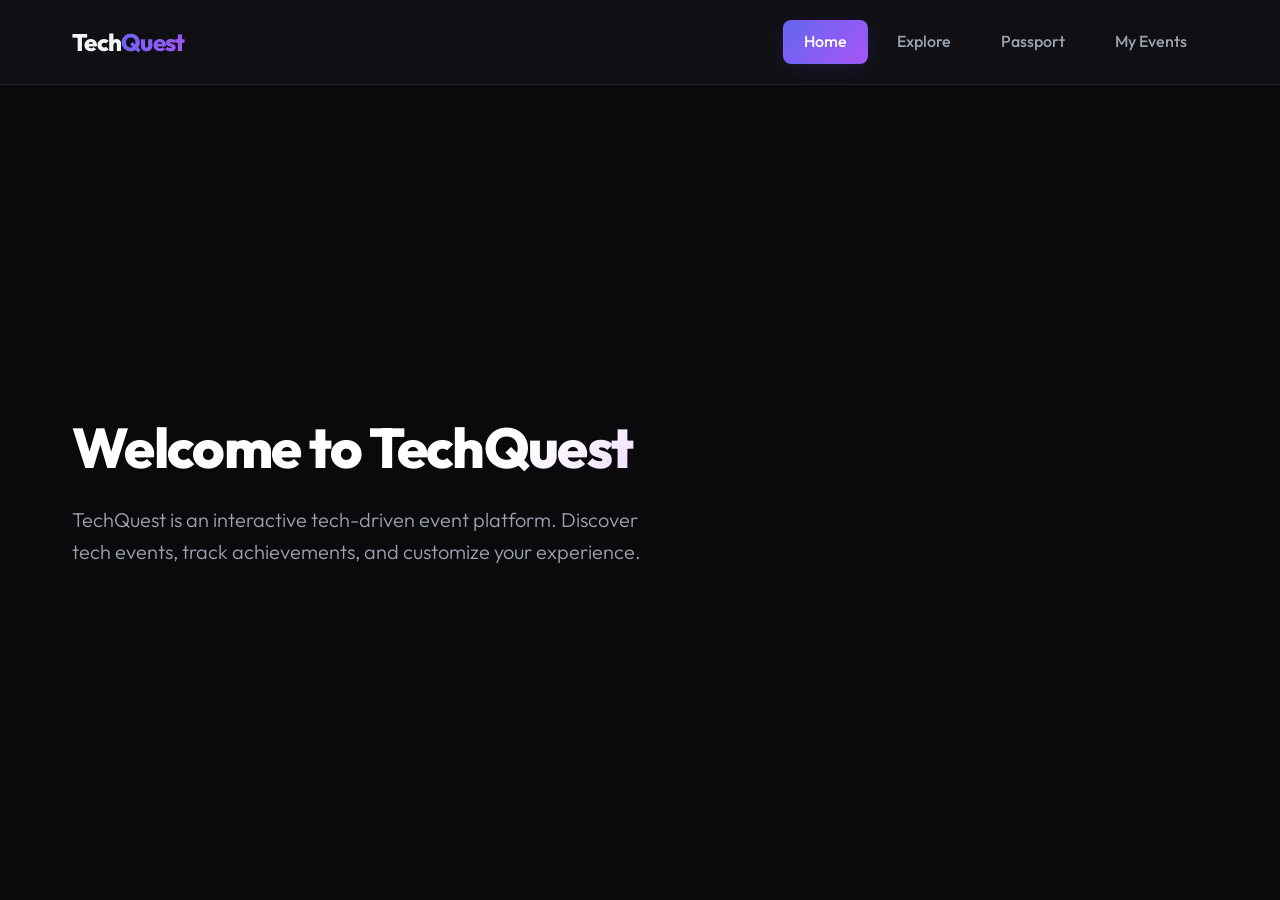
==== index.html @ 58367f2d "chore: initialize TechQuest project" ====
<!DOCTYPE html>
<html lang="en">
<head>
    <meta charset="UTF-8">
    <meta name="viewport" content="width=device-width, initial-scale=1.0">
    <title>TechQuest - Home</title>
    <link rel="stylesheet" href="css/style.css">
    <link rel="stylesheet" href="css/responsive.css">
    <link rel="stylesheet" href="css/animations.css">
</head>
<body>
    <header>
        <nav>
            <div class="logo">
                <span class="logo-tech">Tech</span><span class="logo-quest">Quest</span>
            </div>
            <div class="nav-links">
                <a href="index.html" class="active">Home</a>
                <a href="explore.html">Explore</a>
                <a href="passport.html">Passport</a>
                <a href="my-events.html">My Events</a>
            </div>
        </nav>
    </header>
    <main class="animate-fade-in">
        <h1>Welcome to TechQuest</h1>
        <p>TechQuest is an interactive tech-driven event platform. Discover tech events, track achievements, and customize your experience.</p>
    </main>
    <script src="js/app.js"></script>
</body>
</html>
---- css/style.css ----
/* Core Styling & Design System */
@import url('https://fonts.googleapis.com/css2?family=Outfit:wght@300;400;500;600;700;800&display=swap');

:root {
    --bg-primary: #0a0a0c;
    --bg-secondary: #121217;
    --bg-tertiary: #1b1b22;
    
    --accent-primary: #6366f1; /* Indigo */
    --accent-secondary: #a855f7; /* Purple */
    --accent-glow: rgba(99, 102, 241, 0.15);
    
    --text-primary: #f3f4f6;
    --text-secondary: #9ca3af;
    --text-muted: #6b7280;
    
    --border-color: rgba(255, 255, 255, 0.08);
    --border-hover: rgba(255, 255, 255, 0.15);
    
    --font-sans: 'Outfit', -apple-system, BlinkMacSystemFont, "Segoe UI", Roboto, sans-serif;
    --transition-smooth: all 0.3s cubic-bezier(0.4, 0, 0.2, 1);
}

* {
    box-sizing: border-box;
    margin: 0;
    padding: 0;
}

body {
    background-color: var(--bg-primary);
    color: var(--text-primary);
    font-family: var(--font-sans);
    line-height: 1.6;
    overflow-x: hidden;
    min-height: 100vh;
    display: flex;
    flex-direction: column;
}

/* Header & Navigation */
header {
    background: rgba(18, 18, 23, 0.8);
    backdrop-filter: blur(12px);
    -webkit-backdrop-filter: blur(12px);
    border-bottom: 1px solid var(--border-color);
    position: sticky;
    top: 0;
    z-index: 100;
}

nav {
    max-width: 1200px;
    margin: 0 auto;
    padding: 1.25rem 2rem;
    display: flex;
    justify-content: space-between;
    align-items: center;
}

.logo {
    font-size: 1.5rem;
    font-weight: 800;
    letter-spacing: -0.03em;
    cursor: pointer;
}

.logo-tech {
    color: var(--text-primary);
}

.logo-quest {
    background: linear-gradient(135deg, var(--accent-primary), var(--accent-secondary));
    -webkit-background-clip: text;
    -webkit-text-fill-color: transparent;
}

.nav-links {
    display: flex;
    gap: 0.5rem;
}

.nav-links a {
    color: var(--text-secondary);
    text-decoration: none;
    font-weight: 500;
    padding: 0.5rem 1.25rem;
    border-radius: 8px;
    transition: var(--transition-smooth);
    border: 1px solid transparent;
}

.nav-links a:hover {
    color: var(--text-primary);
    background: rgba(255, 255, 255, 0.03);
    border-color: var(--border-color);
}

.nav-links a.active {
    color: #fff;
    background: linear-gradient(135deg, var(--accent-primary), var(--accent-secondary));
    box-shadow: 0 4px 20px var(--accent-glow);
    border-color: transparent;
}

/* Main Content Area */
main {
    flex: 1;
    max-width: 1200px;
    margin: 0 auto;
    padding: 6rem 2rem;
    width: 100%;
    display: flex;
    flex-direction: column;
    justify-content: center;
}

h1 {
    font-size: 3.5rem;
    font-weight: 800;
    margin-bottom: 1.5rem;
    background: linear-gradient(135deg, #ffffff 40%, #a855f7 100%);
    -webkit-background-clip: text;
    -webkit-text-fill-color: transparent;
    letter-spacing: -0.03em;
    line-height: 1.15;
}

p {
    font-size: 1.25rem;
    color: var(--text-secondary);
    max-width: 600px;
    font-weight: 300;
}
---- css/responsive.css ----
/* Responsive Design Breakpoints */

@media (max-width: 768px) {
    nav {
        flex-direction: column;
        gap: 1.25rem;
        padding: 1.25rem 1rem;
    }

    .nav-links {
        width: 100%;
        justify-content: center;
        flex-wrap: wrap;
    }

    .nav-links a {
        padding: 0.5rem 1rem;
        font-size: 0.95rem;
    }

    main {
        padding: 4rem 1.5rem;
        text-align: center;
        align-items: center;
    }

    h1 {
        font-size: 2.75rem;
    }
}

@media (max-width: 480px) {
    h1 {
        font-size: 2.25rem;
    }
    
    p {
        font-size: 1.1rem;
    }

    .nav-links {
        gap: 0.25rem;
    }

    .nav-links a {
        padding: 0.4rem 0.8rem;
        font-size: 0.85rem;
    }
}
---- css/animations.css ----
/* Custom Micro-animations & Transitions */

@keyframes fadeIn {
    from {
        opacity: 0;
        transform: translateY(12px);
    }
    to {
        opacity: 1;
        transform: translateY(0);
    }
}

@keyframes pulseGlow {
    0%, 100% {
        box-shadow: 0 0 15px rgba(99, 102, 241, 0.15);
    }
    50% {
        box-shadow: 0 0 25px rgba(99, 102, 241, 0.35);
    }
}

/* Animation classes to apply */
.animate-fade-in {
    animation: fadeIn 0.8s cubic-bezier(0.16, 1, 0.3, 1) forwards;
}

.animate-glow {
    animation: pulseGlow 3s infinite ease-in-out;
}
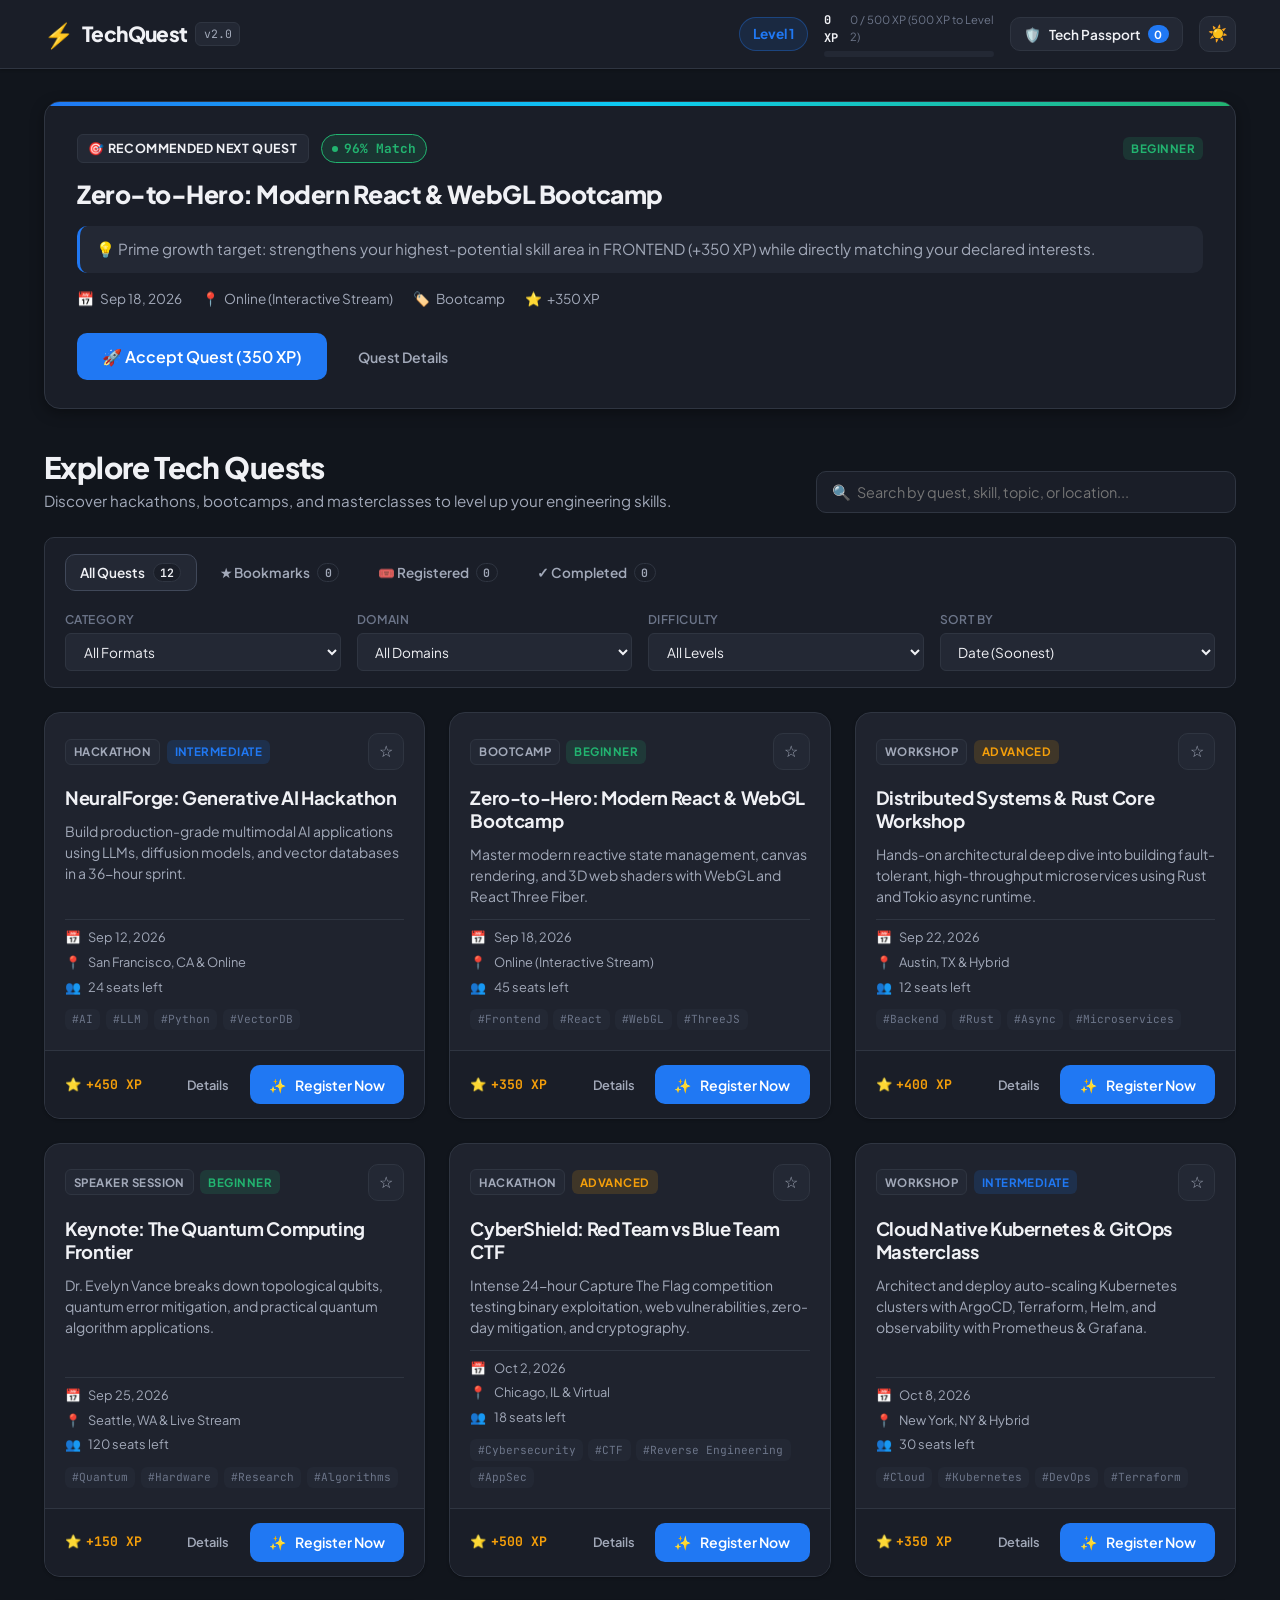
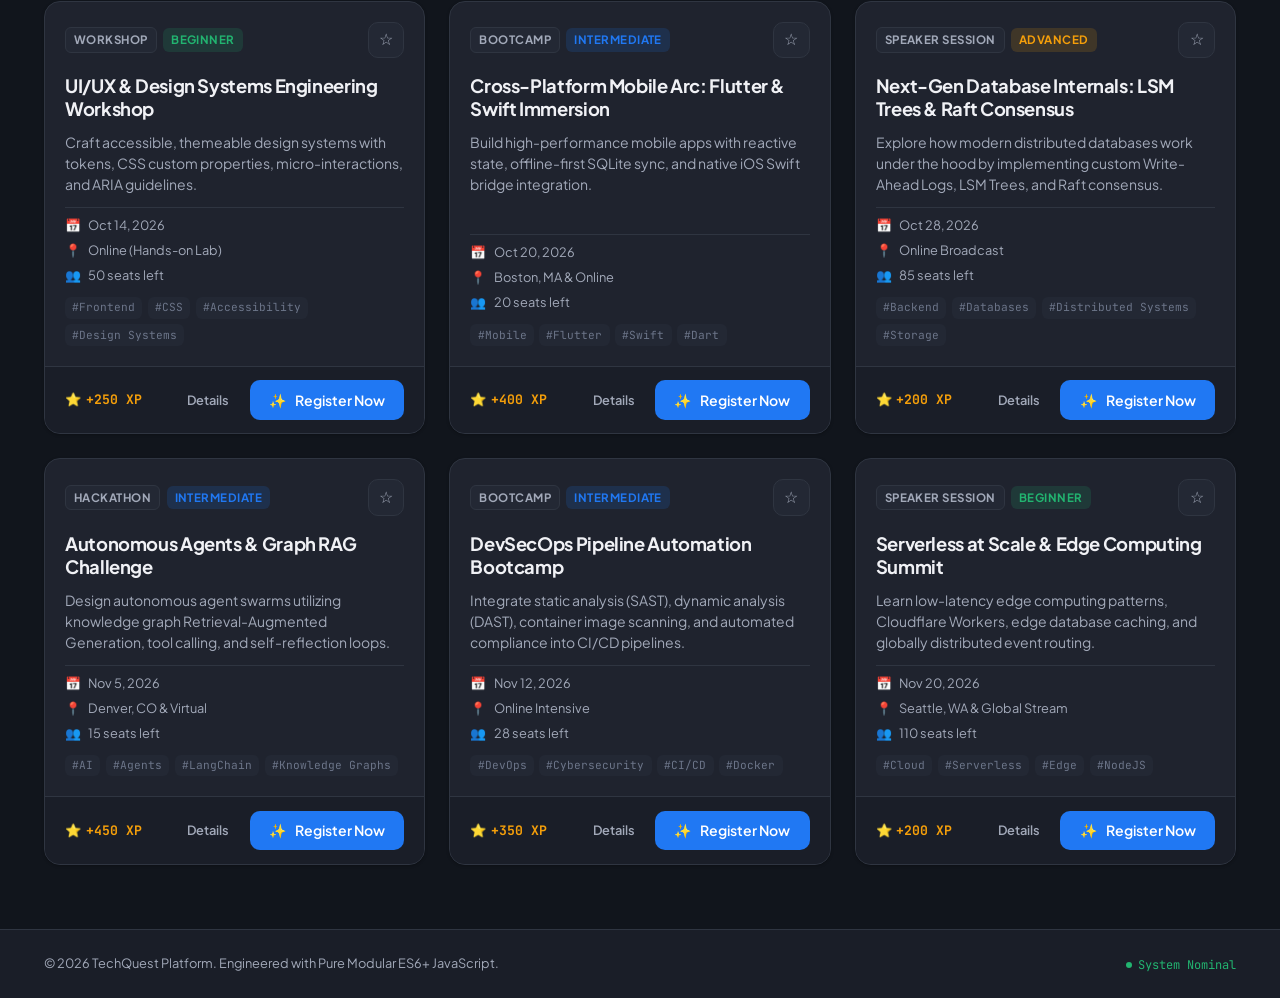
==== commit 2b340100: "feat: implement application engine, localstorage layer, and gamification architecture" ====
--- a/index.html
+++ b/index.html
@@ -1,31 +1,275 @@
 <!DOCTYPE html>
-<html lang="en">
+<html lang="en" data-theme="dark">
 <head>
-    <meta charset="UTF-8">
-    <meta name="viewport" content="width=device-width, initial-scale=1.0">
-    <title>TechQuest - Home</title>
-    <link rel="stylesheet" href="css/style.css">
-    <link rel="stylesheet" href="css/responsive.css">
-    <link rel="stylesheet" href="css/animations.css">
+  <meta charset="UTF-8">
+  <meta name="viewport" content="width=device-width, initial-scale=1.0">
+  <meta name="description" content="TechQuest - Gamified Tech Event Explorer, Skill Progression, and Quest Recommendation Engine">
+  <title>TechQuest | Gamified Tech Event Explorer</title>
+  
+  <!-- Fonts -->
+  <link rel="preconnect" href="https://fonts.googleapis.com">
+  <link rel="preconnect" href="https://fonts.gstatic.com" crossorigin>
+  <link href="https://fonts.googleapis.com/css2?family=Plus+Jakarta+Sans:wght@400;500;600;700;800&family=JetBrains+Mono:wght@500;700&display=swap" rel="stylesheet">
+  
+  <!-- Stylesheets -->
+  <link rel="stylesheet" href="css/style.css">
 </head>
 <body>
-    <header>
-        <nav>
-            <div class="logo">
-                <span class="logo-tech">Tech</span><span class="logo-quest">Quest</span>
-            </div>
-            <div class="nav-links">
-                <a href="index.html" class="active">Home</a>
-                <a href="explore.html">Explore</a>
-                <a href="passport.html">Passport</a>
-                <a href="my-events.html">My Events</a>
-            </div>
-        </nav>
+  <div id="app" class="app-root">
+    
+    <!-- Navigation Header -->
+    <header class="navbar" id="main-navbar">
+      <div class="nav-container">
+        <div class="nav-brand" data-action="navigate-home">
+          <span class="brand-icon">⚡</span>
+          <span class="brand-name">TechQuest</span>
+          <span class="brand-version">v2.0</span>
+        </div>
+
+        <!-- Global Gamification HUD in Navbar -->
+        <div class="nav-gamification-hud" id="nav-hud">
+          <div class="hud-level-badge" id="user-level-pill" title="Your Developer Level">
+            Level 1
+          </div>
+
+          <div class="hud-xp-track" title="XP Progress towards next level">
+            <div class="hud-xp-info">
+              <span class="hud-xp-text" id="user-xp-total">0 XP</span>
+              <span class="hud-xp-sub" id="xp-progress-text">0 / 500 XP</span>
+            </div>
+            <div class="progress-bar-bg">
+              <div class="progress-bar-fill" id="xp-progress-bar-fill" style="width: 0%;" role="progressbar" aria-valuenow="0" aria-valuemin="0" aria-valuemax="100"></div>
+            </div>
+          </div>
+
+          <!-- Tech Passport Trigger Button -->
+          <button class="btn btn-passport" id="btn-passport" data-action="open-passport" aria-label="Open Tech Passport and Profile">
+            <span class="passport-icon">🛡️</span>
+            <span class="passport-label">Tech Passport</span>
+            <span class="passport-badge-count" id="nav-badge-count">0</span>
+          </button>
+
+          <!-- Theme Toggle Button -->
+          <button class="btn-icon-only btn-theme-toggle" id="btn-theme-toggle" data-action="toggle-theme" title="Toggle Light/Dark Theme" aria-label="Toggle Theme">
+            <span class="theme-icon-light">☀️</span>
+            <span class="theme-icon-dark">🌙</span>
+          </button>
+        </div>
+      </div>
     </header>
-    <main class="animate-fade-in">
-        <h1>Welcome to TechQuest</h1>
-        <p>TechQuest is an interactive tech-driven event platform. Discover tech events, track achievements, and customize your experience.</p>
+
+    <!-- Main Content Area -->
+    <main class="main-content" id="main-content">
+      
+      <!-- Top Recommendation Section: Next Best Quest -->
+      <section class="section-recommendation" id="recommendation-section" aria-label="Recommended Quest">
+        <div class="section-container">
+          <div id="hero-recommendation-container" class="hero-container">
+            <!-- Dynamic Next Best Quest Card Rendered via JS -->
+          </div>
+        </div>
+      </section>
+
+      <!-- Event Explorer & Catalog Section -->
+      <section class="section-explorer" id="catalog-section" aria-label="Quest Catalog">
+        <div class="section-container">
+          
+          <div class="explorer-header">
+            <div class="explorer-title-group">
+              <h1 class="section-title">Explore Tech Quests</h1>
+              <p class="section-subtitle">Discover hackathons, bootcamps, and masterclasses to level up your engineering skills.</p>
+            </div>
+
+            <!-- Search Bar -->
+            <div class="search-bar-wrapper">
+              <span class="search-icon">🔍</span>
+              <input type="text" id="search-input" class="search-input" placeholder="Search by quest, skill, topic, or location..." autocomplete="off">
+              <button class="search-clear-btn hidden" id="search-clear-btn" data-action="clear-search" title="Clear Search">✕</button>
+            </div>
+          </div>
+
+          <!-- Filter & Control Toolbar -->
+          <div class="explorer-toolbar">
+            
+            <!-- Quick View Filter Tabs -->
+            <div class="filter-tabs" role="tablist" id="filter-tabs">
+              <button class="tab-btn active" data-action="change-tab" data-tab="all" role="tab" aria-selected="true">
+                <span>All Quests</span>
+                <span class="tab-count" id="count-all">12</span>
+              </button>
+              <button class="tab-btn" data-action="change-tab" data-tab="saved" role="tab" aria-selected="false">
+                <span>★ Bookmarks</span>
+                <span class="tab-count" id="count-saved">0</span>
+              </button>
+              <button class="tab-btn" data-action="change-tab" data-tab="registered" role="tab" aria-selected="false">
+                <span>🎟️ Registered</span>
+                <span class="tab-count" id="count-registered">0</span>
+              </button>
+              <button class="tab-btn" data-action="change-tab" data-tab="completed" role="tab" aria-selected="false">
+                <span>✓ Completed</span>
+                <span class="tab-count" id="count-completed">0</span>
+              </button>
+            </div>
+
+            <!-- Dropdown Filter Controls -->
+            <div class="filter-dropdowns">
+              
+              <!-- Category Filter -->
+              <div class="filter-control">
+                <label for="filter-category" class="filter-label">Category</label>
+                <select id="filter-category" class="filter-select" data-action="filter-change">
+                  <option value="All">All Formats</option>
+                  <option value="Hackathon">Hackathon</option>
+                  <option value="Bootcamp">Bootcamp</option>
+                  <option value="Workshop">Workshop</option>
+                  <option value="Speaker Session">Speaker Session</option>
+                </select>
+              </div>
+
+              <!-- Domain Filter -->
+              <div class="filter-control">
+                <label for="filter-domain" class="filter-label">Domain</label>
+                <select id="filter-domain" class="filter-select" data-action="filter-change">
+                  <option value="All">All Domains</option>
+                  <option value="frontend">🎨 Frontend</option>
+                  <option value="backend">🛡️ Backend</option>
+                  <option value="ai">🤖 AI & ML</option>
+                  <option value="cloud">☁️ Cloud / DevOps</option>
+                  <option value="cybersecurity">🔒 Cybersecurity</option>
+                  <option value="mobile">📱 Mobile</option>
+                </select>
+              </div>
+
+              <!-- Difficulty Filter -->
+              <div class="filter-control">
+                <label for="filter-difficulty" class="filter-label">Difficulty</label>
+                <select id="filter-difficulty" class="filter-select" data-action="filter-change">
+                  <option value="All">All Levels</option>
+                  <option value="Beginner">Beginner</option>
+                  <option value="Intermediate">Intermediate</option>
+                  <option value="Advanced">Advanced</option>
+                </select>
+              </div>
+
+              <!-- Sort Order -->
+              <div class="filter-control">
+                <label for="sort-by" class="filter-label">Sort By</label>
+                <select id="sort-by" class="filter-select" data-action="filter-change">
+                  <option value="date-asc">Date (Soonest)</option>
+                  <option value="date-desc">Date (Latest)</option>
+                  <option value="xp-desc">Highest XP Reward</option>
+                  <option value="xp-asc">Lowest XP Reward</option>
+                  <option value="popular">Popularity (Low Seats)</option>
+                  <option value="title-asc">Title (A-Z)</option>
+                </select>
+              </div>
+
+            </div>
+          </div>
+
+          <!-- Active Filter Pills Bar -->
+          <div class="active-filters-bar hidden" id="active-filters-bar">
+            <span class="active-filters-label">Active Filters:</span>
+            <div class="active-pills-list" id="active-pills-list"></div>
+            <button class="btn-clear-all" data-action="clear-filters">Clear All</button>
+          </div>
+
+          <!-- Events Catalog Cards Grid -->
+          <div class="events-grid" id="events-grid">
+            <!-- Dynamically populated via js/ui.js -->
+          </div>
+
+        </div>
+      </section>
+
     </main>
-    <script src="js/app.js"></script>
+
+    <!-- Tech Passport Slide-over / Modal Template Container -->
+    <div id="passport-modal-content" class="hidden">
+      <div class="passport-view">
+        
+        <!-- Header Profile Summary -->
+        <div class="passport-hero">
+          <div class="passport-avatar" id="profile-user-avatar">🚀</div>
+          <div class="passport-profile-info">
+            <h3 class="passport-name" id="profile-user-name">Alex Rivera</h3>
+            <p class="passport-role" id="profile-user-role">Full Stack Explorer</p>
+            <div class="passport-metrics">
+              <div class="metric-chip">
+                <span class="metric-label">RANK</span>
+                <span class="metric-val" id="passport-level-val">Level 1</span>
+              </div>
+              <div class="metric-chip">
+                <span class="metric-label">TOTAL BOUNTY</span>
+                <span class="metric-val" id="passport-xp-val">0 XP</span>
+              </div>
+              <div class="metric-chip">
+                <span class="metric-label">QUESTS WON</span>
+                <span class="metric-val" id="passport-quests-val">0 / 12</span>
+              </div>
+            </div>
+          </div>
+        </div>
+
+        <!-- Skill Domains Matrix -->
+        <div class="passport-section">
+          <div class="section-subheading">
+            <h4>Domain Skill Progression</h4>
+            <span class="subheading-note">Max 100 PTS per discipline</span>
+          </div>
+          <div class="skills-matrix" id="skills-matrix-container">
+            <!-- Dynamic skills rendered via js/ui.js -->
+          </div>
+        </div>
+
+        <!-- Badges & Achievements Grid -->
+        <div class="passport-section">
+          <div class="section-subheading">
+            <h4>Achievements & Badges</h4>
+            <span class="subheading-note">Unlock by clearing quests</span>
+          </div>
+          <div class="badges-grid" id="badges-list-container">
+            <!-- Dynamic badges rendered via js/ui.js -->
+          </div>
+        </div>
+
+        <!-- My Registered Tickets -->
+        <div class="passport-section">
+          <div class="section-subheading">
+            <h4>My Confirmed Tickets</h4>
+          </div>
+          <div class="tickets-summary-list" id="passport-tickets-list">
+            <!-- Rendered list of active tickets -->
+          </div>
+        </div>
+
+        <!-- Reset / QA Controls -->
+        <div class="passport-footer-actions">
+          <button class="btn btn-danger-ghost btn-sm" data-action="reset-progress">
+            ⚠️ Reset All Progress
+          </button>
+        </div>
+
+      </div>
+    </div>
+
+    <!-- Modals & Toasts Mount Points -->
+    <div id="tq-modal-overlay" class="modal-overlay"></div>
+    <div id="tq-toast-container" class="toast-container"></div>
+
+    <!-- Footer -->
+    <footer class="app-footer">
+      <div class="footer-container">
+        <p>© 2026 TechQuest Platform. Engineered with Pure Modular ES6+ JavaScript.</p>
+        <div class="footer-links">
+          <span class="status-indicator-pill"><span class="status-dot"></span> System Nominal</span>
+        </div>
+      </div>
+    </footer>
+
+  </div>
+
+  <!-- Main ES6 Application Entry Point -->
+  <script type="module" src="js/app.js"></script>
 </body>
 </html>
--- a/css/style.css
+++ b/css/style.css
@@ -1,134 +1,1525 @@
-/* Core Styling & Design System */
-@import url('https://fonts.googleapis.com/css2?family=Outfit:wght@300;400;500;600;700;800&display=swap');
-
+/* ==========================================================================
+   TechQuest - Core Design System & Stylesheet
+   Design Philosophy: Clean, Function-Driven, High-Contrast Typography, 
+   Refined Micro-Interactions, and Dark/Light Theme Custom Properties.
+   ========================================================================== */
+
+/* --- Custom Properties & Theme Design Tokens --- */
 :root {
-    --bg-primary: #0a0a0c;
-    --bg-secondary: #121217;
-    --bg-tertiary: #1b1b22;
-    
-    --accent-primary: #6366f1; /* Indigo */
-    --accent-secondary: #a855f7; /* Purple */
-    --accent-glow: rgba(99, 102, 241, 0.15);
-    
-    --text-primary: #f3f4f6;
-    --text-secondary: #9ca3af;
-    --text-muted: #6b7280;
-    
-    --border-color: rgba(255, 255, 255, 0.08);
-    --border-hover: rgba(255, 255, 255, 0.15);
-    
-    --font-sans: 'Outfit', -apple-system, BlinkMacSystemFont, "Segoe UI", Roboto, sans-serif;
-    --transition-smooth: all 0.3s cubic-bezier(0.4, 0, 0.2, 1);
-}
-
-* {
-    box-sizing: border-box;
-    margin: 0;
-    padding: 0;
+  /* Dark Theme Tokens (Default) */
+  --bg-app: hsl(222, 24%, 9%);
+  --bg-surface: hsl(222, 22%, 13%);
+  --bg-surface-raised: hsl(222, 20%, 17%);
+  --bg-surface-card: hsl(222, 20%, 15%);
+  --bg-surface-hover: hsl(222, 20%, 21%);
+  
+  --border-subtle: hsl(222, 16%, 22%);
+  --border-medium: hsl(222, 16%, 30%);
+  --border-strong: hsl(222, 16%, 42%);
+
+  --text-main: hsl(222, 20%, 95%);
+  --text-muted: hsl(222, 14%, 68%);
+  --text-dim: hsl(222, 12%, 48%);
+  --text-inverse: hsl(222, 30%, 8%);
+
+  /* Brand Accents */
+  --color-primary: hsl(215, 90%, 54%);
+  --color-primary-hover: hsl(215, 90%, 47%);
+  --color-primary-subtle: hsla(215, 90%, 54%, 0.12);
+  --color-primary-border: hsla(215, 90%, 54%, 0.35);
+
+  --color-success: hsl(152, 68%, 42%);
+  --color-success-hover: hsl(152, 68%, 36%);
+  --color-success-subtle: hsla(152, 68%, 42%, 0.14);
+
+  --color-warning: hsl(38, 92%, 50%);
+  --color-warning-subtle: hsla(38, 92%, 50%, 0.14);
+
+  --color-danger: hsl(0, 72%, 54%);
+  --color-danger-subtle: hsla(0, 72%, 54%, 0.14);
+
+  /* Typography */
+  --font-sans: 'Plus Jakarta Sans', -apple-system, BlinkMacSystemFont, 'Segoe UI', Roboto, sans-serif;
+  --font-mono: 'JetBrains Mono', monospace;
+
+  /* Shadows & Radius */
+  --radius-sm: 6px;
+  --radius-md: 10px;
+  --radius-lg: 16px;
+  --radius-xl: 20px;
+  --radius-pill: 9999px;
+
+  --shadow-sm: 0 1px 3px rgba(0, 0, 0, 0.25);
+  --shadow-md: 0 4px 14px rgba(0, 0, 0, 0.35);
+  --shadow-lg: 0 12px 32px rgba(0, 0, 0, 0.45);
+  --shadow-modal: 0 20px 48px rgba(0, 0, 0, 0.6);
+
+  --transition-fast: 150ms cubic-bezier(0.4, 0, 0.2, 1);
+  --transition-normal: 250ms cubic-bezier(0.4, 0, 0.2, 1);
+}
+
+[data-theme="light"] {
+  --bg-app: hsl(220, 24%, 97%);
+  --bg-surface: hsl(0, 0%, 100%);
+  --bg-surface-raised: hsl(220, 20%, 94%);
+  --bg-surface-card: hsl(0, 0%, 100%);
+  --bg-surface-hover: hsl(220, 18%, 92%);
+
+  --border-subtle: hsl(220, 16%, 86%);
+  --border-medium: hsl(220, 16%, 76%);
+  --border-strong: hsl(220, 16%, 60%);
+
+  --text-main: hsl(222, 28%, 12%);
+  --text-muted: hsl(222, 14%, 38%);
+  --text-dim: hsl(222, 10%, 55%);
+  --text-inverse: hsl(0, 0%, 100%);
+
+  --color-primary: hsl(215, 88%, 46%);
+  --color-primary-hover: hsl(215, 88%, 40%);
+  --color-primary-subtle: hsla(215, 88%, 46%, 0.1);
+  --color-primary-border: hsla(215, 88%, 46%, 0.3);
+
+  --color-success: hsl(152, 68%, 34%);
+  --color-success-hover: hsl(152, 68%, 28%);
+  --color-success-subtle: hsla(152, 68%, 34%, 0.12);
+
+  --shadow-sm: 0 1px 3px rgba(0, 0, 0, 0.06);
+  --shadow-md: 0 4px 14px rgba(0, 0, 0, 0.08);
+  --shadow-lg: 0 12px 32px rgba(0, 0, 0, 0.12);
+  --shadow-modal: 0 20px 48px rgba(0, 0, 0, 0.18);
+}
+
+/* --- Base & Reset --- */
+*, *::before, *::after {
+  box-sizing: border-box;
+  margin: 0;
+  padding: 0;
+}
+
+html {
+  font-family: var(--font-sans);
+  font-size: 16px;
+  line-height: 1.5;
+  color: var(--text-main);
+  background-color: var(--bg-app);
+  scroll-behavior: smooth;
+  -webkit-font-smoothing: antialiased;
 }
 
 body {
-    background-color: var(--bg-primary);
-    color: var(--text-primary);
-    font-family: var(--font-sans);
-    line-height: 1.6;
-    overflow-x: hidden;
-    min-height: 100vh;
-    display: flex;
+  min-height: 100vh;
+  display: flex;
+  flex-direction: column;
+  background-color: var(--bg-app);
+}
+
+body.modal-open {
+  overflow: hidden;
+}
+
+.app-root {
+  display: flex;
+  flex-direction: column;
+  min-height: 100vh;
+}
+
+/* --- Typography --- */
+h1, h2, h3, h4, h5, h6 {
+  color: var(--text-main);
+  font-weight: 700;
+  line-height: 1.25;
+  letter-spacing: -0.02em;
+}
+
+p {
+  color: var(--text-muted);
+}
+
+/* --- Layout Containers --- */
+.section-container, .nav-container, .footer-container {
+  width: 100%;
+  max-width: 1240px;
+  margin: 0 auto;
+  padding: 0 1.5rem;
+}
+
+/* --- Navigation Header --- */
+.navbar {
+  position: sticky;
+  top: 0;
+  z-index: 40;
+  background-color: var(--bg-surface);
+  border-bottom: 1px solid var(--border-subtle);
+  box-shadow: var(--shadow-sm);
+  backdrop-filter: blur(8px);
+}
+
+.nav-container {
+  display: flex;
+  align-items: center;
+  justify-content: space-between;
+  height: 4.25rem;
+  gap: 1.5rem;
+}
+
+.nav-brand {
+  display: flex;
+  align-items: center;
+  gap: 0.5rem;
+  cursor: pointer;
+  user-select: none;
+}
+
+.brand-icon {
+  font-size: 1.5rem;
+}
+
+.brand-name {
+  font-size: 1.3rem;
+  font-weight: 800;
+  letter-spacing: -0.03em;
+  color: var(--text-main);
+}
+
+.brand-version {
+  font-family: var(--font-mono);
+  font-size: 0.72rem;
+  padding: 0.15rem 0.45rem;
+  border-radius: var(--radius-sm);
+  background-color: var(--bg-surface-raised);
+  color: var(--text-muted);
+  border: 1px solid var(--border-subtle);
+}
+
+/* --- HUD in Navbar --- */
+.nav-gamification-hud {
+  display: flex;
+  align-items: center;
+  gap: 1rem;
+}
+
+.hud-level-badge {
+  background: var(--color-primary-subtle);
+  color: var(--color-primary);
+  border: 1px solid var(--color-primary-border);
+  font-weight: 700;
+  font-size: 0.85rem;
+  padding: 0.35rem 0.8rem;
+  border-radius: var(--radius-pill);
+  white-space: nowrap;
+}
+
+.hud-xp-track {
+  display: flex;
+  flex-direction: column;
+  width: 170px;
+  gap: 0.25rem;
+}
+
+.hud-xp-info {
+  display: flex;
+  justify-content: space-between;
+  align-items: baseline;
+  font-size: 0.75rem;
+}
+
+.hud-xp-text {
+  font-family: var(--font-mono);
+  font-weight: 700;
+  color: var(--text-main);
+}
+
+.hud-xp-sub {
+  font-size: 0.7rem;
+  color: var(--text-dim);
+}
+
+.progress-bar-bg {
+  width: 100%;
+  height: 6px;
+  background-color: var(--bg-surface-raised);
+  border-radius: var(--radius-pill);
+  overflow: hidden;
+}
+
+.progress-bar-fill {
+  height: 100%;
+  background-color: var(--color-primary);
+  border-radius: var(--radius-pill);
+  transition: width var(--transition-normal);
+}
+
+/* --- Buttons & Action Controls --- */
+.btn {
+  display: inline-flex;
+  align-items: center;
+  justify-content: center;
+  gap: 0.5rem;
+  font-family: var(--font-sans);
+  font-size: 0.88rem;
+  font-weight: 600;
+  padding: 0.6rem 1.15rem;
+  border-radius: var(--radius-md);
+  border: 1px solid transparent;
+  cursor: pointer;
+  transition: all var(--transition-fast);
+  user-select: none;
+  white-space: nowrap;
+  text-decoration: none;
+}
+
+.btn-sm {
+  font-size: 0.8rem;
+  padding: 0.4rem 0.75rem;
+}
+
+.btn-lg {
+  font-size: 1rem;
+  padding: 0.75rem 1.5rem;
+}
+
+.btn-primary {
+  background-color: var(--color-primary);
+  color: #ffffff;
+}
+
+.btn-primary:hover {
+  background-color: var(--color-primary-hover);
+  transform: translateY(-1px);
+}
+
+.btn-secondary {
+  background-color: var(--bg-surface-raised);
+  color: var(--text-main);
+  border-color: var(--border-subtle);
+}
+
+.btn-secondary:hover {
+  background-color: var(--bg-surface-hover);
+  border-color: var(--border-medium);
+}
+
+.btn-success {
+  background-color: var(--color-success);
+  color: #ffffff;
+}
+
+.btn-success:hover {
+  background-color: var(--color-success-hover);
+  transform: translateY(-1px);
+}
+
+.btn-ghost {
+  background: transparent;
+  color: var(--text-muted);
+}
+
+.btn-ghost:hover {
+  background: var(--bg-surface-hover);
+  color: var(--text-main);
+}
+
+.btn-completed {
+  background-color: var(--color-success-subtle);
+  color: var(--color-success);
+  border-color: var(--color-success);
+  cursor: default;
+}
+
+.btn-passport {
+  display: inline-flex;
+  align-items: center;
+  gap: 0.45rem;
+  background-color: var(--bg-surface-raised);
+  border: 1px solid var(--border-subtle);
+  color: var(--text-main);
+  padding: 0.45rem 0.85rem;
+  border-radius: var(--radius-md);
+  font-size: 0.85rem;
+  font-weight: 600;
+  cursor: pointer;
+  transition: all var(--transition-fast);
+}
+
+.btn-passport:hover {
+  background-color: var(--bg-surface-hover);
+  border-color: var(--border-medium);
+}
+
+.passport-badge-count {
+  background-color: var(--color-primary);
+  color: #ffffff;
+  font-size: 0.7rem;
+  font-weight: 700;
+  padding: 0.1rem 0.4rem;
+  border-radius: var(--radius-pill);
+}
+
+.btn-icon-only {
+  display: inline-flex;
+  align-items: center;
+  justify-content: center;
+  width: 2.3rem;
+  height: 2.3rem;
+  border-radius: var(--radius-md);
+  background-color: var(--bg-surface-raised);
+  border: 1px solid var(--border-subtle);
+  color: var(--text-muted);
+  cursor: pointer;
+  font-size: 1rem;
+  transition: all var(--transition-fast);
+}
+
+.btn-icon-only:hover {
+  background-color: var(--bg-surface-hover);
+  color: var(--text-main);
+}
+
+.btn-bookmark.btn-icon-active {
+  color: var(--color-warning);
+  background-color: var(--color-warning-subtle);
+  border-color: var(--color-warning);
+}
+
+/* Theme Toggle display rules */
+[data-theme="dark"] .theme-icon-dark { display: none; }
+[data-theme="dark"] .theme-icon-light { display: inline; }
+[data-theme="light"] .theme-icon-light { display: none; }
+[data-theme="light"] .theme-icon-dark { display: inline; }
+
+/* --- Recommendation Hero Section --- */
+.section-recommendation {
+  padding: 2rem 0 1rem;
+}
+
+.hero-recommendation-card {
+  position: relative;
+  background-color: var(--bg-surface);
+  border: 1px solid var(--border-subtle);
+  border-radius: var(--radius-lg);
+  overflow: hidden;
+  box-shadow: var(--shadow-md);
+  transition: border-color var(--transition-normal);
+}
+
+.hero-recommendation-card:hover {
+  border-color: var(--border-medium);
+}
+
+.hero-accent-bar {
+  height: 4px;
+  background: linear-gradient(90deg, var(--color-primary), hsl(190, 90%, 50%), var(--color-success));
+}
+
+.hero-body {
+  padding: 1.75rem 2rem;
+  display: flex;
+  flex-direction: column;
+  gap: 1rem;
+}
+
+.hero-header {
+  display: flex;
+  align-items: center;
+  justify-content: space-between;
+  flex-wrap: wrap;
+  gap: 0.75rem;
+}
+
+.hero-badge-group {
+  display: flex;
+  align-items: center;
+  gap: 0.75rem;
+}
+
+.hero-pill {
+  font-size: 0.78rem;
+  font-weight: 700;
+  text-transform: uppercase;
+  letter-spacing: 0.05em;
+  background-color: var(--bg-surface-raised);
+  border: 1px solid var(--border-subtle);
+  color: var(--text-main);
+  padding: 0.25rem 0.65rem;
+  border-radius: var(--radius-sm);
+}
+
+.match-score-pill {
+  display: inline-flex;
+  align-items: center;
+  gap: 0.35rem;
+  font-size: 0.8rem;
+  font-weight: 700;
+  font-family: var(--font-mono);
+  background-color: var(--color-success-subtle);
+  color: var(--color-success);
+  border: 1px solid var(--color-success);
+  padding: 0.25rem 0.65rem;
+  border-radius: var(--radius-pill);
+}
+
+.match-pulse {
+  width: 6px;
+  height: 6px;
+  border-radius: 50%;
+  background-color: var(--color-success);
+}
+
+.hero-title {
+  font-size: 1.55rem;
+  font-weight: 800;
+  cursor: pointer;
+}
+
+.hero-title:hover {
+  color: var(--color-primary);
+}
+
+.hero-reason {
+  font-size: 0.95rem;
+  color: var(--text-muted);
+  line-height: 1.5;
+  background-color: var(--bg-surface-raised);
+  padding: 0.75rem 1rem;
+  border-radius: var(--radius-md);
+  border-left: 3px solid var(--color-primary);
+}
+
+.hero-meta {
+  display: flex;
+  align-items: center;
+  flex-wrap: wrap;
+  gap: 1.25rem;
+  font-size: 0.85rem;
+  color: var(--text-muted);
+}
+
+.hero-meta .meta-item {
+  display: inline-flex;
+  align-items: center;
+  gap: 0.35rem;
+}
+
+.hero-actions {
+  display: flex;
+  align-items: center;
+  gap: 0.75rem;
+  margin-top: 0.5rem;
+}
+
+/* --- Catalog Explorer Section --- */
+.section-explorer {
+  padding: 1.5rem 0 4rem;
+  flex: 1;
+}
+
+.explorer-header {
+  display: flex;
+  align-items: flex-end;
+  justify-content: space-between;
+  flex-wrap: wrap;
+  gap: 1.5rem;
+  margin-bottom: 1.5rem;
+}
+
+.section-title {
+  font-size: 1.85rem;
+  font-weight: 800;
+  margin-bottom: 0.25rem;
+}
+
+.section-subtitle {
+  font-size: 0.95rem;
+}
+
+.search-bar-wrapper {
+  position: relative;
+  width: 100%;
+  max-width: 420px;
+}
+
+.search-icon {
+  position: absolute;
+  left: 1rem;
+  top: 50%;
+  transform: translateY(-50%);
+  color: var(--text-dim);
+  pointer-events: none;
+  font-size: 0.95rem;
+}
+
+.search-input {
+  width: 100%;
+  padding: 0.7rem 2.4rem 0.7rem 2.5rem;
+  background-color: var(--bg-surface);
+  border: 1px solid var(--border-subtle);
+  border-radius: var(--radius-md);
+  color: var(--text-main);
+  font-family: var(--font-sans);
+  font-size: 0.9rem;
+  transition: all var(--transition-fast);
+}
+
+.search-input:focus {
+  outline: none;
+  border-color: var(--color-primary);
+  box-shadow: 0 0 0 3px var(--color-primary-subtle);
+}
+
+.search-clear-btn {
+  position: absolute;
+  right: 0.75rem;
+  top: 50%;
+  transform: translateY(-50%);
+  background: none;
+  border: none;
+  color: var(--text-dim);
+  cursor: pointer;
+  font-size: 0.85rem;
+  padding: 0.2rem;
+}
+
+.search-clear-btn:hover {
+  color: var(--text-main);
+}
+
+/* --- Explorer Toolbar & Filters --- */
+.explorer-toolbar {
+  display: flex;
+  flex-direction: column;
+  gap: 1rem;
+  margin-bottom: 1.5rem;
+  background-color: var(--bg-surface);
+  padding: 1rem 1.25rem;
+  border-radius: var(--radius-md);
+  border: 1px solid var(--border-subtle);
+}
+
+.filter-tabs {
+  display: flex;
+  align-items: center;
+  gap: 0.5rem;
+  overflow-x: auto;
+  padding-bottom: 0.25rem;
+}
+
+.tab-btn {
+  display: inline-flex;
+  align-items: center;
+  gap: 0.45rem;
+  padding: 0.5rem 0.9rem;
+  border-radius: var(--radius-md);
+  background: transparent;
+  border: 1px solid transparent;
+  color: var(--text-muted);
+  font-family: var(--font-sans);
+  font-size: 0.85rem;
+  font-weight: 600;
+  cursor: pointer;
+  transition: all var(--transition-fast);
+  white-space: nowrap;
+}
+
+.tab-btn:hover {
+  background-color: var(--bg-surface-raised);
+  color: var(--text-main);
+}
+
+.tab-btn.active {
+  background-color: var(--bg-surface-raised);
+  color: var(--text-main);
+  border-color: var(--border-medium);
+}
+
+.tab-count {
+  font-family: var(--font-mono);
+  font-size: 0.72rem;
+  background-color: var(--bg-surface);
+  border: 1px solid var(--border-subtle);
+  padding: 0.05rem 0.4rem;
+  border-radius: var(--radius-pill);
+}
+
+.filter-dropdowns {
+  display: flex;
+  align-items: center;
+  flex-wrap: wrap;
+  gap: 1rem;
+}
+
+.filter-control {
+  display: flex;
+  flex-direction: column;
+  gap: 0.25rem;
+  flex: 1 1 180px;
+}
+
+.filter-label {
+  font-size: 0.75rem;
+  font-weight: 600;
+  text-transform: uppercase;
+  letter-spacing: 0.04em;
+  color: var(--text-dim);
+}
+
+.filter-select {
+  padding: 0.55rem 0.85rem;
+  background-color: var(--bg-surface-raised);
+  border: 1px solid var(--border-subtle);
+  border-radius: var(--radius-sm);
+  color: var(--text-main);
+  font-family: var(--font-sans);
+  font-size: 0.85rem;
+  cursor: pointer;
+  transition: border-color var(--transition-fast);
+}
+
+.filter-select:focus {
+  outline: none;
+  border-color: var(--color-primary);
+}
+
+/* Active Filter Bar */
+.active-filters-bar {
+  display: flex;
+  align-items: center;
+  gap: 0.75rem;
+  margin-bottom: 1.25rem;
+  padding: 0.5rem 0.75rem;
+  background-color: var(--bg-surface);
+  border: 1px solid var(--border-subtle);
+  border-radius: var(--radius-sm);
+}
+
+.active-filters-label {
+  font-size: 0.78rem;
+  font-weight: 600;
+  color: var(--text-dim);
+}
+
+.active-pills-list {
+  display: flex;
+  align-items: center;
+  flex-wrap: wrap;
+  gap: 0.4rem;
+}
+
+.btn-clear-all {
+  margin-left: auto;
+  background: none;
+  border: none;
+  color: var(--color-primary);
+  font-size: 0.78rem;
+  font-weight: 600;
+  cursor: pointer;
+}
+
+/* --- Events Grid & Cards --- */
+.events-grid {
+  display: grid;
+  grid-template-columns: repeat(auto-fill, minmax(340px, 1fr));
+  gap: 1.5rem;
+}
+
+.event-card {
+  display: flex;
+  flex-direction: column;
+  background-color: var(--bg-surface-card);
+  border: 1px solid var(--border-subtle);
+  border-radius: var(--radius-lg);
+  overflow: hidden;
+  box-shadow: var(--shadow-sm);
+  transition: transform var(--transition-fast), border-color var(--transition-fast), box-shadow var(--transition-fast);
+}
+
+.event-card:hover {
+  transform: translateY(-2px);
+  border-color: var(--border-medium);
+  box-shadow: var(--shadow-md);
+}
+
+.event-card.card-completed {
+  border-left: 3px solid var(--color-success);
+}
+
+.card-header {
+  display: flex;
+  align-items: center;
+  justify-content: space-between;
+  padding: 1.25rem 1.25rem 0.5rem;
+}
+
+.header-badges {
+  display: flex;
+  align-items: center;
+  flex-wrap: wrap;
+  gap: 0.4rem;
+}
+
+.badge {
+  font-size: 0.72rem;
+  font-weight: 700;
+  padding: 0.2rem 0.5rem;
+  border-radius: var(--radius-sm);
+  text-transform: uppercase;
+  letter-spacing: 0.04em;
+}
+
+.badge-category {
+  background-color: var(--bg-surface-raised);
+  color: var(--text-muted);
+  border: 1px solid var(--border-subtle);
+}
+
+.badge-beginner {
+  background-color: hsla(152, 68%, 42%, 0.15);
+  color: var(--color-success);
+}
+
+.badge-intermediate {
+  background-color: hsla(215, 90%, 54%, 0.15);
+  color: var(--color-primary);
+}
+
+.badge-advanced {
+  background-color: hsla(38, 92%, 50%, 0.15);
+  color: var(--color-warning);
+}
+
+.status-badge {
+  font-size: 0.72rem;
+  font-weight: 700;
+  padding: 0.2rem 0.55rem;
+  border-radius: var(--radius-pill);
+}
+
+.status-registered {
+  background-color: var(--color-primary-subtle);
+  color: var(--color-primary);
+  border: 1px solid var(--color-primary-border);
+}
+
+.status-completed {
+  background-color: var(--color-success-subtle);
+  color: var(--color-success);
+  border: 1px solid var(--color-success);
+}
+
+.card-body {
+  padding: 0.5rem 1.25rem 1.25rem;
+  display: flex;
+  flex-direction: column;
+  gap: 0.75rem;
+  flex: 1;
+}
+
+.card-title {
+  font-size: 1.15rem;
+  font-weight: 700;
+  cursor: pointer;
+  transition: color var(--transition-fast);
+}
+
+.card-title:hover {
+  color: var(--color-primary);
+}
+
+.card-description {
+  font-size: 0.875rem;
+  line-height: 1.5;
+  display: -webkit-box;
+  -webkit-line-clamp: 3;
+  -webkit-box-orient: vertical;
+  overflow: hidden;
+}
+
+.card-meta {
+  display: flex;
+  flex-direction: column;
+  gap: 0.35rem;
+  font-size: 0.8rem;
+  color: var(--text-muted);
+  margin-top: auto;
+  padding-top: 0.5rem;
+  border-top: 1px solid var(--border-subtle);
+}
+
+.meta-item {
+  display: flex;
+  align-items: center;
+  gap: 0.45rem;
+}
+
+.card-tags {
+  display: flex;
+  flex-wrap: wrap;
+  gap: 0.35rem;
+}
+
+.tag-pill {
+  font-family: var(--font-mono);
+  font-size: 0.7rem;
+  color: var(--text-dim);
+  background-color: var(--bg-surface-raised);
+  padding: 0.15rem 0.45rem;
+  border-radius: var(--radius-sm);
+}
+
+.card-footer {
+  display: flex;
+  align-items: center;
+  justify-content: space-between;
+  padding: 0.85rem 1.25rem;
+  background-color: var(--bg-surface);
+  border-top: 1px solid var(--border-subtle);
+}
+
+.xp-reward-badge {
+  display: inline-flex;
+  align-items: center;
+  gap: 0.3rem;
+  font-family: var(--font-mono);
+  font-size: 0.82rem;
+  font-weight: 700;
+  color: var(--color-warning);
+}
+
+.card-actions {
+  display: inline-flex;
+  align-items: center;
+  gap: 0.45rem;
+}
+
+/* Empty State */
+.empty-state {
+  grid-column: 1 / -1;
+  text-align: center;
+  padding: 4rem 2rem;
+  background-color: var(--bg-surface);
+  border: 1px solid var(--border-subtle);
+  border-radius: var(--radius-lg);
+}
+
+.empty-icon {
+  font-size: 2.5rem;
+  margin-bottom: 0.75rem;
+}
+
+/* --- Modals & Dialog System --- */
+.modal-overlay {
+  position: fixed;
+  inset: 0;
+  z-index: 100;
+  background-color: rgba(0, 0, 0, 0.7);
+  backdrop-filter: blur(4px);
+  display: flex;
+  align-items: center;
+  justify-content: center;
+  padding: 1.5rem;
+  opacity: 0;
+  visibility: hidden;
+  transition: opacity var(--transition-normal), visibility var(--transition-normal);
+}
+
+.modal-overlay.modal-visible {
+  opacity: 1;
+  visibility: visible;
+}
+
+.modal-dialog {
+  background-color: var(--bg-surface);
+  border: 1px solid var(--border-subtle);
+  border-radius: var(--radius-lg);
+  width: 100%;
+  max-width: 620px;
+  max-height: 90vh;
+  display: flex;
+  flex-direction: column;
+  box-shadow: var(--shadow-modal);
+  transform: scale(0.96);
+  transition: transform var(--transition-normal);
+  overflow: hidden;
+}
+
+.modal-overlay.modal-visible .modal-dialog {
+  transform: scale(1);
+}
+
+.modal-header {
+  display: flex;
+  align-items: center;
+  justify-content: space-between;
+  padding: 1.25rem 1.5rem;
+  border-bottom: 1px solid var(--border-subtle);
+}
+
+.modal-title {
+  font-size: 1.25rem;
+  font-weight: 700;
+}
+
+.btn-close-modal {
+  background: none;
+  border: none;
+  font-size: 1.1rem;
+  color: var(--text-dim);
+  cursor: pointer;
+  padding: 0.35rem;
+}
+
+.btn-close-modal:hover {
+  color: var(--text-main);
+}
+
+.modal-body {
+  padding: 1.5rem;
+  overflow-y: auto;
+}
+
+.modal-footer {
+  display: flex;
+  align-items: center;
+  justify-content: flex-end;
+  gap: 0.75rem;
+  padding: 1rem 1.5rem;
+  border-top: 1px solid var(--border-subtle);
+  background-color: var(--bg-surface-raised);
+}
+
+/* Forms */
+.form-group {
+  margin-bottom: 1.15rem;
+}
+
+.form-label {
+  display: block;
+  font-size: 0.82rem;
+  font-weight: 600;
+  margin-bottom: 0.35rem;
+  color: var(--text-main);
+}
+
+.form-label .req {
+  color: var(--color-danger);
+}
+
+.form-input, .form-select {
+  width: 100%;
+  padding: 0.65rem 0.85rem;
+  background-color: var(--bg-surface-raised);
+  border: 1px solid var(--border-subtle);
+  border-radius: var(--radius-sm);
+  color: var(--text-main);
+  font-family: var(--font-sans);
+  font-size: 0.9rem;
+}
+
+.form-input:focus, .form-select:focus {
+  outline: none;
+  border-color: var(--color-primary);
+  box-shadow: 0 0 0 3px var(--color-primary-subtle);
+}
+
+.form-error {
+  color: var(--color-danger);
+  font-size: 0.78rem;
+  margin-top: 0.3rem;
+  min-height: 1rem;
+}
+
+.event-summary-box {
+  background-color: var(--bg-surface-raised);
+  border-radius: var(--radius-md);
+  padding: 1rem;
+  margin-bottom: 1.25rem;
+}
+
+.summary-title {
+  font-weight: 700;
+  margin-bottom: 0.35rem;
+}
+
+.summary-meta {
+  display: flex;
+  gap: 1rem;
+  font-size: 0.8rem;
+  color: var(--text-muted);
+}
+
+/* Ticket Pass */
+.ticket-pass {
+  background: var(--bg-surface-card);
+  border: 2px dashed var(--border-medium);
+  border-radius: var(--radius-lg);
+  padding: 1.75rem;
+  display: flex;
+  flex-direction: column;
+  gap: 1.25rem;
+}
+
+.ticket-top {
+  display: flex;
+  justify-content: space-between;
+  align-items: center;
+}
+
+.ticket-brand {
+  font-weight: 800;
+  font-size: 0.9rem;
+  letter-spacing: 0.08em;
+  color: var(--color-primary);
+}
+
+.ticket-badge {
+  font-family: var(--font-mono);
+  font-size: 0.72rem;
+  font-weight: 700;
+  background-color: var(--color-success-subtle);
+  color: var(--color-success);
+  padding: 0.2rem 0.5rem;
+  border-radius: var(--radius-sm);
+}
+
+.ticket-title {
+  font-size: 1.35rem;
+  font-weight: 800;
+}
+
+.ticket-id-display {
+  font-family: var(--font-mono);
+  font-size: 1.2rem;
+  font-weight: 700;
+  color: var(--text-main);
+  letter-spacing: 0.08em;
+  background-color: var(--bg-surface-raised);
+  padding: 0.5rem 1rem;
+  border-radius: var(--radius-sm);
+  display: inline-block;
+}
+
+.ticket-grid {
+  display: grid;
+  grid-template-columns: repeat(2, 1fr);
+  gap: 1rem;
+}
+
+.ticket-item .t-label {
+  display: block;
+  font-size: 0.7rem;
+  color: var(--text-dim);
+  font-weight: 700;
+}
+
+.ticket-item .t-val {
+  font-size: 0.9rem;
+  font-weight: 600;
+  color: var(--text-main);
+}
+
+.ticket-barcode {
+  border-top: 1px solid var(--border-subtle);
+  padding-top: 1rem;
+  display: flex;
+  flex-direction: column;
+  align-items: center;
+  gap: 0.4rem;
+}
+
+.barcode-lines {
+  height: 35px;
+  width: 180px;
+  background: repeating-linear-gradient(90deg, var(--text-main) 0, var(--text-main) 2px, transparent 2px, transparent 5px, var(--text-main) 5px, var(--text-main) 9px, transparent 9px, transparent 11px);
+}
+
+.barcode-text {
+  font-family: var(--font-mono);
+  font-size: 0.75rem;
+  color: var(--text-dim);
+}
+
+/* Event Details View */
+.event-details-view {
+  display: flex;
+  flex-direction: column;
+  gap: 1.25rem;
+}
+
+.details-badges {
+  display: flex;
+  gap: 0.5rem;
+  flex-wrap: wrap;
+}
+
+.details-desc {
+  font-size: 0.95rem;
+  line-height: 1.6;
+}
+
+.details-grid {
+  display: grid;
+  grid-template-columns: repeat(2, 1fr);
+  gap: 1rem;
+}
+
+.details-box {
+  background-color: var(--bg-surface-raised);
+  padding: 0.85rem;
+  border-radius: var(--radius-md);
+  display: flex;
+  align-items: center;
+  gap: 0.75rem;
+}
+
+.d-icon {
+  font-size: 1.3rem;
+}
+
+.d-text {
+  display: flex;
+  flex-direction: column;
+  font-size: 0.82rem;
+}
+
+.d-text strong {
+  color: var(--text-main);
+}
+
+.d-text span {
+  color: var(--text-muted);
+}
+
+/* --- Tech Passport View --- */
+.passport-view {
+  display: flex;
+  flex-direction: column;
+  gap: 1.75rem;
+}
+
+.passport-hero {
+  display: flex;
+  align-items: center;
+  gap: 1.25rem;
+  background-color: var(--bg-surface-raised);
+  padding: 1.25rem;
+  border-radius: var(--radius-lg);
+}
+
+.passport-avatar {
+  font-size: 2.8rem;
+}
+
+.passport-profile-info {
+  flex: 1;
+}
+
+.passport-name {
+  font-size: 1.3rem;
+  font-weight: 800;
+}
+
+.passport-role {
+  font-size: 0.85rem;
+  margin-bottom: 0.75rem;
+}
+
+.passport-metrics {
+  display: flex;
+  gap: 0.75rem;
+  flex-wrap: wrap;
+}
+
+.metric-chip {
+  background-color: var(--bg-surface);
+  border: 1px solid var(--border-subtle);
+  padding: 0.35rem 0.65rem;
+  border-radius: var(--radius-sm);
+  display: flex;
+  flex-direction: column;
+}
+
+.metric-label {
+  font-size: 0.65rem;
+  font-weight: 700;
+  color: var(--text-dim);
+}
+
+.metric-val {
+  font-family: var(--font-mono);
+  font-size: 0.85rem;
+  font-weight: 700;
+  color: var(--text-main);
+}
+
+.section-subheading {
+  display: flex;
+  justify-content: space-between;
+  align-items: baseline;
+  margin-bottom: 0.75rem;
+}
+
+.section-subheading h4 {
+  font-size: 0.95rem;
+  font-weight: 700;
+}
+
+.subheading-note {
+  font-size: 0.75rem;
+  color: var(--text-dim);
+}
+
+.skills-matrix {
+  display: flex;
+  flex-direction: column;
+  gap: 0.65rem;
+}
+
+.skill-row {
+  display: flex;
+  flex-direction: column;
+  gap: 0.25rem;
+}
+
+.skill-label-group {
+  display: flex;
+  justify-content: space-between;
+  font-size: 0.8rem;
+}
+
+.skill-name {
+  font-weight: 600;
+}
+
+.skill-pts {
+  font-family: var(--font-mono);
+  font-size: 0.75rem;
+  color: var(--text-dim);
+}
+
+.skill-progress-track {
+  height: 6px;
+  background-color: var(--bg-surface-raised);
+  border-radius: var(--radius-pill);
+  overflow: hidden;
+}
+
+.skill-progress-fill {
+  height: 100%;
+  background-color: var(--color-primary);
+  border-radius: var(--radius-pill);
+  transition: width var(--transition-normal);
+}
+
+/* Badges Grid */
+.badges-grid {
+  display: grid;
+  grid-template-columns: repeat(auto-fill, minmax(130px, 1fr));
+  gap: 0.75rem;
+}
+
+.badge-item {
+  background-color: var(--bg-surface-raised);
+  border: 1px solid var(--border-subtle);
+  border-radius: var(--radius-md);
+  padding: 0.75rem;
+  display: flex;
+  flex-direction: column;
+  align-items: center;
+  text-align: center;
+  gap: 0.4rem;
+  transition: all var(--transition-fast);
+}
+
+.badge-item.badge-locked {
+  opacity: 0.45;
+  filter: grayscale(80%);
+}
+
+.badge-item.badge-unlocked {
+  border-color: var(--border-medium);
+}
+
+.badge-icon-box {
+  position: relative;
+  font-size: 1.6rem;
+}
+
+.badge-unlocked-dot {
+  position: absolute;
+  top: 0;
+  right: -4px;
+  width: 8px;
+  height: 8px;
+  border-radius: 50%;
+  background-color: var(--color-success);
+}
+
+.badge-meta {
+  display: flex;
+  flex-direction: column;
+}
+
+.badge-name {
+  font-size: 0.75rem;
+  font-weight: 700;
+}
+
+.badge-tier {
+  font-size: 0.65rem;
+  color: var(--text-dim);
+}
+
+.tickets-summary-list {
+  display: flex;
+  flex-direction: column;
+  gap: 0.5rem;
+}
+
+.ticket-row-item {
+  display: flex;
+  justify-content: space-between;
+  align-items: center;
+  background-color: var(--bg-surface-raised);
+  padding: 0.6rem 0.85rem;
+  border-radius: var(--radius-sm);
+  font-size: 0.82rem;
+}
+
+.passport-footer-actions {
+  display: flex;
+  justify-content: flex-end;
+  margin-top: 0.5rem;
+}
+
+.btn-danger-ghost {
+  background: transparent;
+  border: 1px solid var(--color-danger-subtle);
+  color: var(--color-danger);
+}
+
+.btn-danger-ghost:hover {
+  background: var(--color-danger-subtle);
+}
+
+/* --- Toast Notification System --- */
+.toast-container {
+  position: fixed;
+  bottom: 1.5rem;
+  right: 1.5rem;
+  z-index: 120;
+  display: flex;
+  flex-direction: column;
+  gap: 0.65rem;
+  pointer-events: none;
+}
+
+.toast-item {
+  pointer-events: auto;
+  display: flex;
+  align-items: center;
+  gap: 0.75rem;
+  background-color: var(--bg-surface);
+  border: 1px solid var(--border-medium);
+  color: var(--text-main);
+  padding: 0.75rem 1rem;
+  border-radius: var(--radius-md);
+  box-shadow: var(--shadow-lg);
+  font-size: 0.88rem;
+  transform: translateY(20px);
+  opacity: 0;
+  transition: transform var(--transition-normal), opacity var(--transition-normal);
+  max-width: 380px;
+}
+
+.toast-item.toast-active {
+  transform: translateY(0);
+  opacity: 1;
+}
+
+.toast-icon {
+  font-size: 1.1rem;
+}
+
+.toast-message {
+  flex: 1;
+  line-height: 1.4;
+}
+
+.toast-dismiss {
+  background: none;
+  border: none;
+  color: var(--text-dim);
+  cursor: pointer;
+  font-size: 0.85rem;
+}
+
+.toast-success { border-left: 4px solid var(--color-success); }
+.toast-error { border-left: 4px solid var(--color-danger); }
+.toast-level-up { border-left: 4px solid var(--color-warning); background-color: var(--bg-surface-raised); }
+.toast-badge { border-left: 4px solid var(--color-primary); }
+
+/* --- App Footer --- */
+.app-footer {
+  border-top: 1px solid var(--border-subtle);
+  background-color: var(--bg-surface);
+  padding: 1.5rem 0;
+  margin-top: auto;
+  font-size: 0.8rem;
+}
+
+.footer-container {
+  display: flex;
+  justify-content: space-between;
+  align-items: center;
+  flex-wrap: wrap;
+  gap: 1rem;
+}
+
+.status-indicator-pill {
+  display: inline-flex;
+  align-items: center;
+  gap: 0.4rem;
+  color: var(--color-success);
+  font-family: var(--font-mono);
+  font-size: 0.75rem;
+}
+
+.status-dot {
+  width: 6px;
+  height: 6px;
+  border-radius: 50%;
+  background-color: var(--color-success);
+}
+
+.hidden {
+  display: none !important;
+}
+
+/* --- Responsive Breakpoints --- */
+@media (max-width: 768px) {
+  .nav-container {
+    height: auto;
+    padding: 0.75rem 1rem;
+    flex-wrap: wrap;
+  }
+  
+  .hud-xp-track {
+    display: none;
+  }
+
+  .explorer-header {
     flex-direction: column;
-}
-
-/* Header & Navigation */
-header {
-    background: rgba(18, 18, 23, 0.8);
-    backdrop-filter: blur(12px);
-    -webkit-backdrop-filter: blur(12px);
-    border-bottom: 1px solid var(--border-color);
-    position: sticky;
-    top: 0;
-    z-index: 100;
-}
-
-nav {
-    max-width: 1200px;
-    margin: 0 auto;
-    padding: 1.25rem 2rem;
-    display: flex;
-    justify-content: space-between;
-    align-items: center;
-}
-
-.logo {
-    font-size: 1.5rem;
-    font-weight: 800;
-    letter-spacing: -0.03em;
-    cursor: pointer;
-}
-
-.logo-tech {
-    color: var(--text-primary);
-}
-
-.logo-quest {
-    background: linear-gradient(135deg, var(--accent-primary), var(--accent-secondary));
-    -webkit-background-clip: text;
-    -webkit-text-fill-color: transparent;
-}
-
-.nav-links {
-    display: flex;
-    gap: 0.5rem;
-}
-
-.nav-links a {
-    color: var(--text-secondary);
-    text-decoration: none;
-    font-weight: 500;
-    padding: 0.5rem 1.25rem;
-    border-radius: 8px;
-    transition: var(--transition-smooth);
-    border: 1px solid transparent;
-}
-
-.nav-links a:hover {
-    color: var(--text-primary);
-    background: rgba(255, 255, 255, 0.03);
-    border-color: var(--border-color);
-}
-
-.nav-links a.active {
-    color: #fff;
-    background: linear-gradient(135deg, var(--accent-primary), var(--accent-secondary));
-    box-shadow: 0 4px 20px var(--accent-glow);
-    border-color: transparent;
-}
-
-/* Main Content Area */
-main {
-    flex: 1;
-    max-width: 1200px;
-    margin: 0 auto;
-    padding: 6rem 2rem;
-    width: 100%;
-    display: flex;
-    flex-direction: column;
-    justify-content: center;
-}
-
-h1 {
-    font-size: 3.5rem;
-    font-weight: 800;
-    margin-bottom: 1.5rem;
-    background: linear-gradient(135deg, #ffffff 40%, #a855f7 100%);
-    -webkit-background-clip: text;
-    -webkit-text-fill-color: transparent;
-    letter-spacing: -0.03em;
-    line-height: 1.15;
-}
-
-p {
-    font-size: 1.25rem;
-    color: var(--text-secondary);
-    max-width: 600px;
-    font-weight: 300;
-}
+    align-items: stretch;
+  }
+
+  .search-bar-wrapper {
+    max-width: 100%;
+  }
+
+  .events-grid {
+    grid-template-columns: 1fr;
+  }
+
+  .details-grid, .ticket-grid {
+    grid-template-columns: 1fr;
+  }
+}
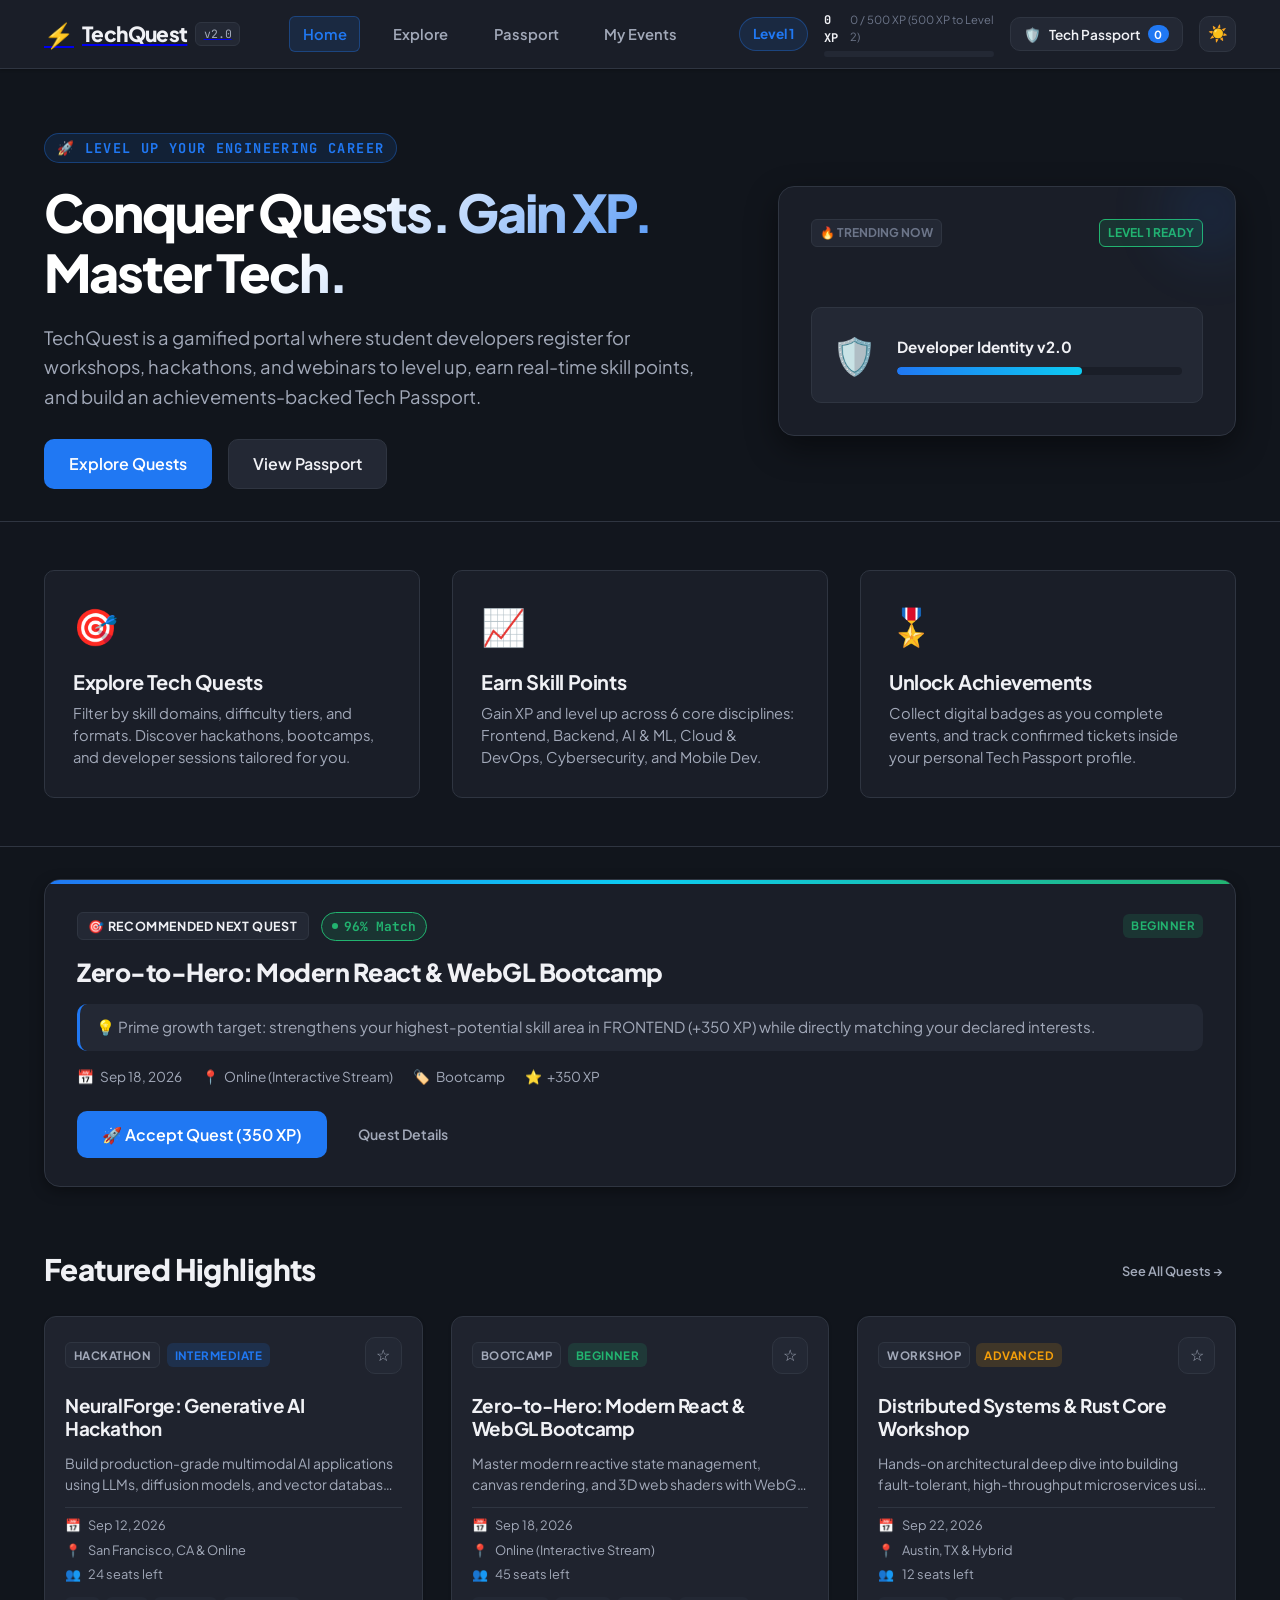
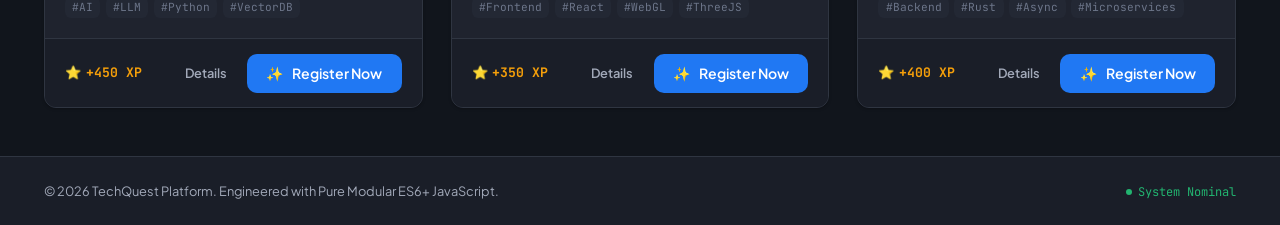
==== commit 2e2a6020: "merging" ====
--- a/index.html
+++ b/index.html
@@ -4,7 +4,7 @@
   <meta charset="UTF-8">
   <meta name="viewport" content="width=device-width, initial-scale=1.0">
   <meta name="description" content="TechQuest - Gamified Tech Event Explorer, Skill Progression, and Quest Recommendation Engine">
-  <title>TechQuest | Gamified Tech Event Explorer</title>
+  <title>TechQuest | Home</title>
   
   <!-- Fonts -->
   <link rel="preconnect" href="https://fonts.googleapis.com">
@@ -13,6 +13,8 @@
   
   <!-- Stylesheets -->
   <link rel="stylesheet" href="css/style.css">
+  <link rel="stylesheet" href="css/responsive.css">
+  <link rel="stylesheet" href="css/animations.css">
 </head>
 <body>
   <div id="app" class="app-root">
@@ -20,27 +22,37 @@
     <!-- Navigation Header -->
     <header class="navbar" id="main-navbar">
       <div class="nav-container">
-        <div class="nav-brand" data-action="navigate-home">
+        <a href="index.html" class="nav-brand">
           <span class="brand-icon">⚡</span>
           <span class="brand-name">TechQuest</span>
           <span class="brand-version">v2.0</span>
-        </div>
+        </a>
+
+        <!-- Central Navigation Links -->
+        <nav class="nav-links">
+          <a href="index.html" class="nav-link-item active">Home</a>
+          <a href="explore.html" class="nav-link-item">Explore</a>
+          <a href="passport.html" class="nav-link-item">Passport</a>
+          <a href="my-events.html" class="nav-link-item">My Events</a>
+        </nav>
 
         <!-- Global Gamification HUD in Navbar -->
         <div class="nav-gamification-hud" id="nav-hud">
           <div class="hud-level-badge" id="user-level-pill" title="Your Developer Level">
             Level 1
           </div>
-
-          <div class="hud-xp-track" title="XP Progress towards next level">
-            <div class="hud-xp-info">
-              <span class="hud-xp-text" id="user-xp-total">0 XP</span>
-              <span class="hud-xp-sub" id="xp-progress-text">0 / 500 XP</span>
-            </div>
-            <div class="progress-bar-bg">
-              <div class="progress-bar-fill" id="xp-progress-bar-fill" style="width: 0%;" role="progressbar" aria-valuenow="0" aria-valuemin="0" aria-valuemax="100"></div>
-            </div>
-          </div>
+        <!-- Numeric level (used by JS). Visually hidden but available to assistive tech and scripts -->
+        <span id="user-level-number" class="visually-hidden">1</span>
+
+        <div class="hud-xp-track" title="XP Progress towards next level">
+          <div class="hud-xp-info">
+            <span class="hud-xp-text" id="user-xp-total">0 XP</span>
+            <span class="hud-xp-sub" id="xp-progress-text">0 / 500 XP</span>
+          </div>
+          <div class="progress-bar-bg">
+            <div class="progress-bar-fill" id="xp-progress-bar-fill" style="width: 0%;" role="progressbar" aria-valuenow="0" aria-valuemin="0" aria-valuemax="100"></div>
+          </div>
+        </div>
 
           <!-- Tech Passport Trigger Button -->
           <button class="btn btn-passport" id="btn-passport" data-action="open-passport" aria-label="Open Tech Passport and Profile">
@@ -61,7 +73,62 @@
     <!-- Main Content Area -->
     <main class="main-content" id="main-content">
       
-      <!-- Top Recommendation Section: Next Best Quest -->
+      <!-- Premium Landing Hero Section -->
+      <section class="section-landing-hero" aria-label="Welcome Hero">
+        <div class="section-container">
+          <div class="landing-hero-grid">
+            <div class="landing-hero-content">
+              <div class="landing-hero-tagline">🚀 level up your engineering career</div>
+              <h1 class="landing-hero-title">Conquer Quests. Gain XP. Master Tech.</h1>
+              <p class="landing-hero-description">
+                TechQuest is a gamified portal where student developers register for workshops, hackathons, and webinars to level up, earn real-time skill points, and build an achievements-backed Tech Passport.
+              </p>
+              <div class="landing-hero-actions">
+                <a href="explore.html" class="btn btn-primary btn-lg">Explore Quests</a>
+                <a href="passport.html" class="btn btn-secondary btn-lg">View Passport</a>
+              </div>
+            </div>
+            <div class="landing-hero-preview-card">
+              <div class="preview-badge-row">
+                <span class="preview-badge">🔥 trending now</span>
+                <span class="preview-badge preview-badge-active">Level 1 Ready</span>
+              </div>
+              <div class="preview-graphic">
+                <span class="graphic-icon">🛡️</span>
+                <div class="graphic-info">
+                  <div class="graphic-title">Developer Identity v2.0</div>
+                  <div class="graphic-bar"><div class="graphic-bar-fill"></div></div>
+                </div>
+              </div>
+            </div>
+          </div>
+        </div>
+      </section>
+
+      <!-- Value Proposition Features Grid -->
+      <section class="section-features" aria-label="Value Proposition">
+        <div class="section-container">
+          <div class="features-grid">
+            <div class="feature-card">
+              <div class="feature-icon">🎯</div>
+              <h3>Explore Tech Quests</h3>
+              <p>Filter by skill domains, difficulty tiers, and formats. Discover hackathons, bootcamps, and developer sessions tailored for you.</p>
+            </div>
+            <div class="feature-card">
+              <div class="feature-icon">📈</div>
+              <h3>Earn Skill Points</h3>
+              <p>Gain XP and level up across 6 core disciplines: Frontend, Backend, AI & ML, Cloud & DevOps, Cybersecurity, and Mobile Dev.</p>
+            </div>
+            <div class="feature-card">
+              <div class="feature-icon">🎖️</div>
+              <h3>Unlock Achievements</h3>
+              <p>Collect digital badges as you complete events, and track confirmed tickets inside your personal Tech Passport profile.</p>
+            </div>
+          </div>
+        </div>
+      </section>
+
+      <!-- Dynamic Quest Recommendation Section (Next Best Quest) -->
       <section class="section-recommendation" id="recommendation-section" aria-label="Recommended Quest">
         <div class="section-container">
           <div id="hero-recommendation-container" class="hero-container">
@@ -70,115 +137,16 @@
         </div>
       </section>
 
-      <!-- Event Explorer & Catalog Section -->
-      <section class="section-explorer" id="catalog-section" aria-label="Quest Catalog">
-        <div class="section-container">
-          
-          <div class="explorer-header">
-            <div class="explorer-title-group">
-              <h1 class="section-title">Explore Tech Quests</h1>
-              <p class="section-subtitle">Discover hackathons, bootcamps, and masterclasses to level up your engineering skills.</p>
-            </div>
-
-            <!-- Search Bar -->
-            <div class="search-bar-wrapper">
-              <span class="search-icon">🔍</span>
-              <input type="text" id="search-input" class="search-input" placeholder="Search by quest, skill, topic, or location..." autocomplete="off">
-              <button class="search-clear-btn hidden" id="search-clear-btn" data-action="clear-search" title="Clear Search">✕</button>
-            </div>
-          </div>
-
-          <!-- Filter & Control Toolbar -->
-          <div class="explorer-toolbar">
-            
-            <!-- Quick View Filter Tabs -->
-            <div class="filter-tabs" role="tablist" id="filter-tabs">
-              <button class="tab-btn active" data-action="change-tab" data-tab="all" role="tab" aria-selected="true">
-                <span>All Quests</span>
-                <span class="tab-count" id="count-all">12</span>
-              </button>
-              <button class="tab-btn" data-action="change-tab" data-tab="saved" role="tab" aria-selected="false">
-                <span>★ Bookmarks</span>
-                <span class="tab-count" id="count-saved">0</span>
-              </button>
-              <button class="tab-btn" data-action="change-tab" data-tab="registered" role="tab" aria-selected="false">
-                <span>🎟️ Registered</span>
-                <span class="tab-count" id="count-registered">0</span>
-              </button>
-              <button class="tab-btn" data-action="change-tab" data-tab="completed" role="tab" aria-selected="false">
-                <span>✓ Completed</span>
-                <span class="tab-count" id="count-completed">0</span>
-              </button>
-            </div>
-
-            <!-- Dropdown Filter Controls -->
-            <div class="filter-dropdowns">
-              
-              <!-- Category Filter -->
-              <div class="filter-control">
-                <label for="filter-category" class="filter-label">Category</label>
-                <select id="filter-category" class="filter-select" data-action="filter-change">
-                  <option value="All">All Formats</option>
-                  <option value="Hackathon">Hackathon</option>
-                  <option value="Bootcamp">Bootcamp</option>
-                  <option value="Workshop">Workshop</option>
-                  <option value="Speaker Session">Speaker Session</option>
-                </select>
-              </div>
-
-              <!-- Domain Filter -->
-              <div class="filter-control">
-                <label for="filter-domain" class="filter-label">Domain</label>
-                <select id="filter-domain" class="filter-select" data-action="filter-change">
-                  <option value="All">All Domains</option>
-                  <option value="frontend">🎨 Frontend</option>
-                  <option value="backend">🛡️ Backend</option>
-                  <option value="ai">🤖 AI & ML</option>
-                  <option value="cloud">☁️ Cloud / DevOps</option>
-                  <option value="cybersecurity">🔒 Cybersecurity</option>
-                  <option value="mobile">📱 Mobile</option>
-                </select>
-              </div>
-
-              <!-- Difficulty Filter -->
-              <div class="filter-control">
-                <label for="filter-difficulty" class="filter-label">Difficulty</label>
-                <select id="filter-difficulty" class="filter-select" data-action="filter-change">
-                  <option value="All">All Levels</option>
-                  <option value="Beginner">Beginner</option>
-                  <option value="Intermediate">Intermediate</option>
-                  <option value="Advanced">Advanced</option>
-                </select>
-              </div>
-
-              <!-- Sort Order -->
-              <div class="filter-control">
-                <label for="sort-by" class="filter-label">Sort By</label>
-                <select id="sort-by" class="filter-select" data-action="filter-change">
-                  <option value="date-asc">Date (Soonest)</option>
-                  <option value="date-desc">Date (Latest)</option>
-                  <option value="xp-desc">Highest XP Reward</option>
-                  <option value="xp-asc">Lowest XP Reward</option>
-                  <option value="popular">Popularity (Low Seats)</option>
-                  <option value="title-asc">Title (A-Z)</option>
-                </select>
-              </div>
-
-            </div>
-          </div>
-
-          <!-- Active Filter Pills Bar -->
-          <div class="active-filters-bar hidden" id="active-filters-bar">
-            <span class="active-filters-label">Active Filters:</span>
-            <div class="active-pills-list" id="active-pills-list"></div>
-            <button class="btn-clear-all" data-action="clear-filters">Clear All</button>
-          </div>
-
-          <!-- Events Catalog Cards Grid -->
+      <!-- Highlights Section (Top 3 Trending Quests) -->
+      <section class="section-highlights" aria-label="Event Highlights">
+        <div class="section-container">
+          <div class="section-header-row">
+            <h2 class="section-title">Featured Highlights</h2>
+            <a href="explore.html" class="btn btn-ghost btn-sm">See All Quests →</a>
+          </div>
           <div class="events-grid" id="events-grid">
-            <!-- Dynamically populated via js/ui.js -->
-          </div>
-
+            <!-- Dynamically populated top 3 events via js/app.js -->
+          </div>
         </div>
       </section>
 
--- a/css/style.css
+++ b/css/style.css
@@ -115,6 +115,28 @@
 
 body.modal-open {
   overflow: hidden;
+}
+
+/* Accessibility helpers */
+.visually-hidden {
+  position: absolute !important;
+  height: 1px;
+  width: 1px;
+  overflow: hidden;
+  clip: rect(1px, 1px, 1px, 1px);
+  white-space: nowrap;
+  border: 0;
+  padding: 0;
+  margin: -1px;
+}
+
+:focus {
+  outline: 3px solid var(--color-primary);
+  outline-offset: 2px;
+}
+
+:focus:not(:focus-visible) {
+  outline: none;
 }
 
 .app-root {
@@ -1494,6 +1516,86 @@
   display: none !important;
 }
 
+/* Visual polish overrides: spacing, card sizing, and hero layout improvements */
+/* Events grid: slightly tighter card min width for better density and consistent alignment */
+.events-grid {
+  grid-template-columns: repeat(auto-fill, minmax(300px, 1fr));
+  gap: 1.75rem;
+  align-items: start; /* ensure equal top alignment */
+}
+
+/* Desktop 3-column layout for wide screens */
+@media (min-width: 1280px) {
+  .events-grid {
+    grid-template-columns: repeat(3, 1fr);
+  }
+}
+
+/* Card adjustments: improve padding and readable title scale */
+.event-card {
+  border-radius: 12px;
+  overflow: hidden;
+}
+
+.card-body {
+  padding: 0.75rem 1.25rem 1.25rem;
+}
+
+.card-footer {
+  padding: 0.9rem 1.25rem;
+}
+
+.card-title {
+  font-size: 1.18rem;
+}
+
+/* Reduce description lines for better card balance */
+.card-description {
+  -webkit-line-clamp: 2;
+}
+
+/* Landing hero: two-column layout with fixed preview column for visual balance */
+.landing-hero-grid {
+  display: grid;
+  grid-template-columns: 1fr 360px;
+  gap: 1.5rem;
+  align-items: center;
+}
+
+.landing-hero-content {
+  padding-right: 0.5rem;
+}
+
+.landing-hero-preview-card {
+  min-height: 220px;
+  display: flex;
+  flex-direction: column;
+  justify-content: center;
+  padding: 1.25rem;
+}
+
+/* Feature cards slight lift and padding consistency */
+.feature-card {
+  padding: 1.05rem;
+  border-radius: 12px;
+}
+
+.feature-card h3 { font-size: 1rem; }
+.feature-card p { font-size: 0.92rem; color: var(--text-muted); }
+
+/* Small screens: stack hero and ensure cards breathe */
+@media (max-width: 768px) {
+  .landing-hero-grid {
+    grid-template-columns: 1fr;
+    gap: 1rem;
+  }
+
+  .events-grid {
+    grid-template-columns: 1fr;
+    gap: 1rem;
+  }
+}
+
 /* --- Responsive Breakpoints --- */
 @media (max-width: 768px) {
   .nav-container {
@@ -1523,3 +1625,272 @@
     grid-template-columns: 1fr;
   }
 }
+
+/* ==========================================================================
+   TechQuest - Navigation Links & Landing Page Styling
+   ========================================================================== */
+
+/* Navigation Links Styling */
+.nav-links {
+  display: flex;
+  align-items: center;
+  gap: 1.25rem;
+}
+
+.nav-link-item {
+  color: var(--text-muted);
+  text-decoration: none;
+  font-weight: 600;
+  font-size: 0.92rem;
+  padding: 0.4rem 0.8rem;
+  border-radius: var(--radius-sm);
+  transition: all var(--transition-fast);
+}
+
+.nav-link-item:hover {
+  color: var(--text-main);
+  background-color: var(--bg-surface-raised);
+}
+
+.nav-link-item.active {
+  color: var(--color-primary);
+  background-color: var(--color-primary-subtle);
+  border: 1px solid var(--color-primary-border);
+}
+
+/* Landing Page & Hero Section */
+.section-landing-hero {
+  padding: 4rem 0 2rem;
+}
+
+.landing-hero-grid {
+  display: grid;
+  grid-template-columns: 1.2fr 0.8fr;
+  align-items: center;
+  gap: 3rem;
+}
+
+.landing-hero-content {
+  display: flex;
+  flex-direction: column;
+  gap: 1.25rem;
+}
+
+.landing-hero-tagline {
+  font-family: var(--font-mono);
+  font-size: 0.85rem;
+  font-weight: 700;
+  text-transform: uppercase;
+  letter-spacing: 0.1em;
+  color: var(--color-primary);
+  background: var(--color-primary-subtle);
+  padding: 0.25rem 0.75rem;
+  border-radius: var(--radius-pill);
+  align-self: flex-start;
+  border: 1px solid var(--color-primary-border);
+}
+
+.landing-hero-title {
+  font-size: 3.25rem;
+  font-weight: 800;
+  line-height: 1.15;
+  letter-spacing: -0.04em;
+  background: linear-gradient(135deg, #ffffff 40%, hsl(215, 90%, 54%) 100%);
+  -webkit-background-clip: text;
+  -webkit-text-fill-color: transparent;
+}
+
+.landing-hero-description {
+  font-size: 1.15rem;
+  line-height: 1.6;
+  color: var(--text-muted);
+}
+
+.landing-hero-actions {
+  display: flex;
+  align-items: center;
+  gap: 1rem;
+  margin-top: 0.5rem;
+}
+
+.landing-hero-preview-card {
+  background-color: var(--bg-surface);
+  border: 1px solid var(--border-subtle);
+  border-radius: var(--radius-lg);
+  padding: 2rem;
+  box-shadow: var(--shadow-lg);
+  min-height: 250px;
+  display: flex;
+  flex-direction: column;
+  justify-content: space-between;
+  position: relative;
+  overflow: hidden;
+}
+
+.landing-hero-preview-card::before {
+  content: '';
+  position: absolute;
+  top: -50px;
+  right: -50px;
+  width: 150px;
+  height: 150px;
+  background: radial-gradient(circle, var(--color-primary-subtle) 0%, transparent 70%);
+  filter: blur(20px);
+  pointer-events: none;
+}
+
+.preview-badge-row {
+  display: flex;
+  justify-content: space-between;
+  align-items: center;
+}
+
+.preview-badge {
+  font-size: 0.75rem;
+  font-weight: 700;
+  text-transform: uppercase;
+  color: var(--text-dim);
+  background-color: var(--bg-surface-raised);
+  padding: 0.25rem 0.5rem;
+  border-radius: var(--radius-sm);
+  border: 1px solid var(--border-subtle);
+}
+
+.preview-badge-active {
+  color: var(--color-success);
+  background-color: var(--color-success-subtle);
+  border-color: var(--color-success);
+}
+
+.preview-graphic {
+  display: flex;
+  align-items: center;
+  gap: 1.25rem;
+  margin-top: 2rem;
+  padding: 1.25rem;
+  background-color: var(--bg-surface-raised);
+  border-radius: var(--radius-md);
+  border: 1px solid var(--border-subtle);
+}
+
+.graphic-icon {
+  font-size: 2.25rem;
+}
+
+.graphic-info {
+  flex: 1;
+  display: flex;
+  flex-direction: column;
+  gap: 0.5rem;
+}
+
+.graphic-title {
+  font-size: 0.95rem;
+  font-weight: 700;
+}
+
+.graphic-bar {
+  width: 100%;
+  height: 8px;
+  background-color: var(--bg-surface);
+  border-radius: var(--radius-pill);
+  overflow: hidden;
+}
+
+.graphic-bar-fill {
+  width: 65%;
+  height: 100%;
+  background: linear-gradient(90deg, var(--color-primary), hsl(190, 90%, 50%));
+  border-radius: var(--radius-pill);
+}
+
+/* Features Grid Styling */
+.section-features {
+  padding: 3rem 0;
+  border-top: 1px solid var(--border-subtle);
+  border-bottom: 1px solid var(--border-subtle);
+  background-color: hsla(222, 22%, 13%, 0.2);
+}
+
+.features-grid {
+  display: grid;
+  grid-template-columns: repeat(3, 1fr);
+  gap: 2rem;
+}
+
+.feature-card {
+  background-color: var(--bg-surface);
+  border: 1px solid var(--border-subtle);
+  border-radius: var(--radius-md);
+  padding: 1.75rem;
+  transition: all var(--transition-normal);
+}
+
+.feature-card:hover {
+  border-color: var(--border-medium);
+  transform: translateY(-2px);
+  box-shadow: var(--shadow-md);
+}
+
+.feature-icon {
+  font-size: 2.25rem;
+  margin-bottom: 1rem;
+}
+
+.feature-card h3 {
+  font-size: 1.25rem;
+  font-weight: 700;
+  margin-bottom: 0.5rem;
+}
+
+.feature-card p {
+  font-size: 0.92rem;
+  color: var(--text-muted);
+  line-height: 1.5;
+}
+
+.section-header-row {
+  display: flex;
+  justify-content: space-between;
+  align-items: center;
+  margin-bottom: 1.5rem;
+}
+
+.section-highlights {
+  padding: 3rem 0;
+}
+
+/* Standalone Passport Layout Adjustments */
+.standalone-passport-view {
+  border: 1px solid var(--border-subtle);
+  border-radius: var(--radius-lg);
+  padding: 2.5rem;
+  background-color: var(--bg-surface);
+  box-shadow: var(--shadow-md);
+}
+
+@media (max-width: 992px) {
+  .landing-hero-grid {
+    grid-template-columns: 1fr;
+    gap: 2rem;
+    text-align: center;
+  }
+  
+  .landing-hero-tagline {
+    align-self: center;
+  }
+
+  .landing-hero-actions {
+    justify-content: center;
+  }
+  
+  .features-grid {
+    grid-template-columns: 1fr;
+    gap: 1.5rem;
+  }
+  
+  .nav-links {
+    display: none; /* Collapses menu links on small tablet/mobile screens */
+  }
+}
+
--- a/css/responsive.css
+++ b/css/responsive.css
@@ -0,0 +1,60 @@
+/* Responsive Design Breakpoints */
+
+@media (max-width: 768px) {
+    nav {
+        flex-direction: column;
+        gap: 1.25rem;
+        padding: 1.25rem 1rem;
+    }
+
+    .nav-links {
+        width: 100%;
+        justify-content: center;
+        flex-wrap: wrap;
+    }
+
+    .nav-links a {
+        padding: 0.5rem 1rem;
+        font-size: 0.95rem;
+    }
+
+    main {
+        padding: 4rem 1.5rem;
+        text-align: center;
+        align-items: center;
+    }
+
+    h1 {
+        font-size: 2.75rem;
+    }
+}
+
+@media (max-width: 480px) {
+    h1 {
+        font-size: 2.25rem;
+    }
+    
+    p {
+        font-size: 1.1rem;
+    }
+
+    .nav-links {
+        gap: 0.25rem;
+    }
+
+    .nav-links a {
+        padding: 0.4rem 0.8rem;
+        font-size: 0.85rem;
+    }
+
+    /* Hero and preview adjustments for very small screens */
+    .landing-hero-title {
+        font-size: 1.6rem;
+        line-height: 1.2;
+    }
+
+    .landing-hero-preview-card {
+        min-height: 140px;
+        padding: 0.85rem;
+    }
+}
--- a/css/animations.css
+++ b/css/animations.css
@@ -0,0 +1,42 @@
+/* Custom Micro-animations & Transitions */
+
+@keyframes fadeIn {
+    from {
+        opacity: 0;
+        transform: translateY(12px);
+    }
+    to {
+        opacity: 1;
+        transform: translateY(0);
+    }
+}
+
+@keyframes pulseGlow {
+    0%, 100% {
+        box-shadow: 0 0 15px rgba(99, 102, 241, 0.15);
+    }
+    50% {
+        box-shadow: 0 0 25px rgba(99, 102, 241, 0.35);
+    }
+}
+
+/* Animation classes to apply */
+.animate-fade-in {
+    animation: fadeIn 0.8s cubic-bezier(0.16, 1, 0.3, 1) forwards;
+}
+
+.animate-glow {
+    animation: pulseGlow 3s infinite ease-in-out;
+}
+
+/* Respect users' reduced motion preference */
+@media (prefers-reduced-motion: reduce) {
+  .animate-fade-in,
+  .animate-glow,
+  * {
+    animation-duration: 0.001ms !important;
+    animation-iteration-count: 1 !important;
+    transition-duration: 0.001ms !important;
+    scroll-behavior: auto !important;
+  }
+}
